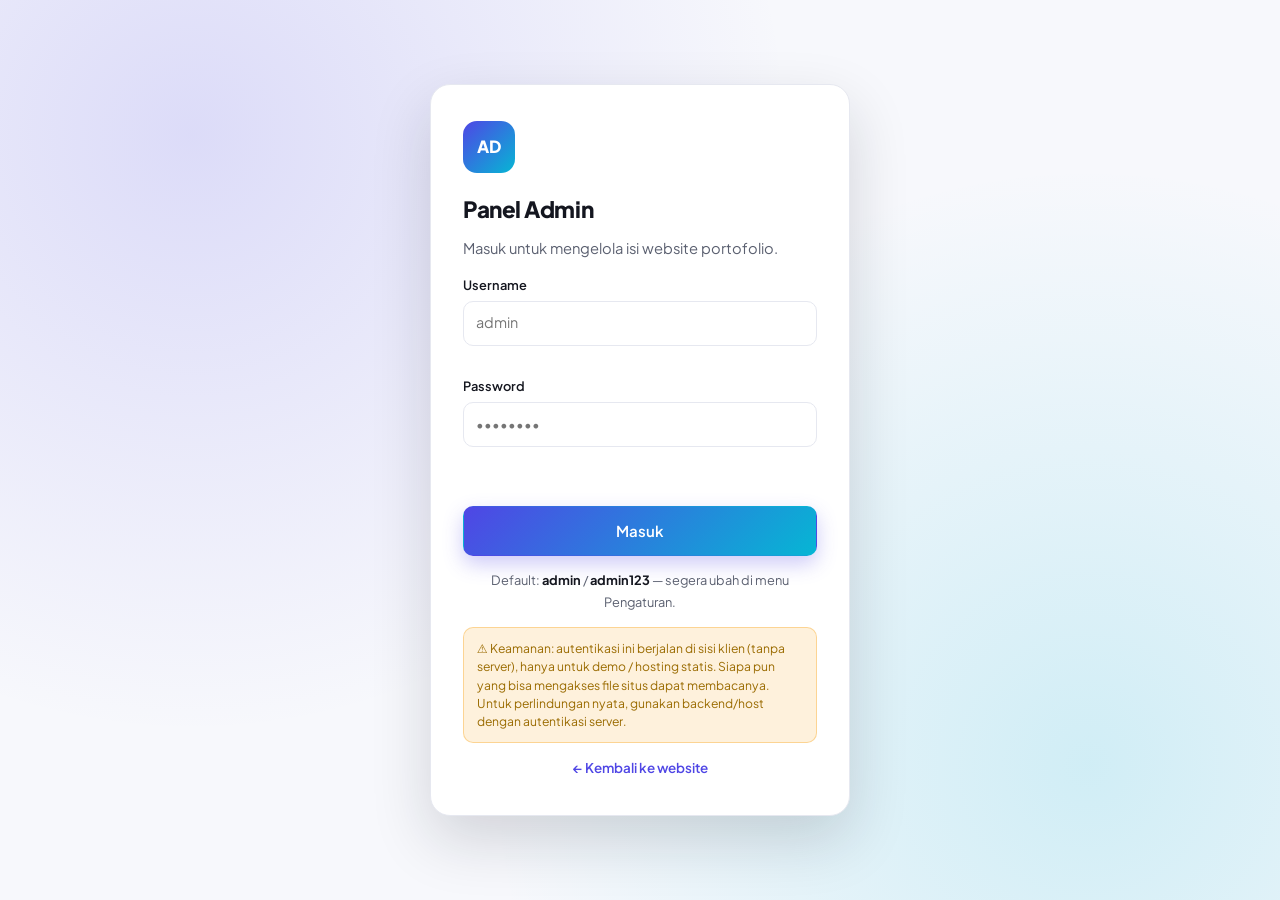
==== admin.html @ 272243ee "Naikkan versi cache-buster agar aset terbaru terambil di semua perangkat" ====
<!DOCTYPE html>
<html lang="id" data-theme="light">
<head>
  <meta charset="UTF-8" />
  <meta name="viewport" content="width=device-width, initial-scale=1.0" />
  <meta http-equiv="Cache-Control" content="no-cache, no-store, must-revalidate" />
  <meta http-equiv="Pragma" content="no-cache" />
  <meta http-equiv="Expires" content="0" />
  <meta name="robots" content="noindex, nofollow" />
  <title>Panel Admin — Portofolio</title>
  <link rel="preconnect" href="https://fonts.googleapis.com" />
  <link rel="preconnect" href="https://fonts.gstatic.com" crossorigin />
  <link href="https://fonts.googleapis.com/css2?family=Plus+Jakarta+Sans:wght@400;500;600;700;800&display=swap" rel="stylesheet" />
  <link rel="stylesheet" href="css/style.css?v=20260810-2" />
  <link rel="stylesheet" href="css/admin.css?v=20260810-2" />
</head>
<body class="admin-body">

  <!-- ============ LOGIN ============ -->
  <div class="login" id="loginView">
    <form class="login__card" id="loginForm" autocomplete="on">
      <div class="login__brand" id="loginBrand">AD</div>
      <h1 class="login__title">Panel Admin</h1>
      <p class="login__sub">Masuk untuk mengelola isi website portofolio.</p>

      <div class="afield">
        <label for="lg-user">Username</label>
        <input id="lg-user" name="username" type="text" autocomplete="username" placeholder="admin" />
      </div>
      <div class="afield">
        <label for="lg-pass">Password</label>
        <input id="lg-pass" name="password" type="password" autocomplete="current-password" placeholder="••••••••" />
      </div>

      <p class="login__error" id="loginError" role="alert"></p>
      <button type="submit" class="btn btn--primary login__btn">Masuk</button>

      <p class="login__hint">Default: <b>admin</b> / <b>admin123</b> — segera ubah di menu Pengaturan.</p>
      <p class="login__warn">
        ⚠ Keamanan: autentikasi ini berjalan di sisi klien (tanpa server), hanya untuk
        demo / hosting statis. Siapa pun yang bisa mengakses file situs dapat membacanya.
        Untuk perlindungan nyata, gunakan backend/host dengan autentikasi server.
      </p>
      <a class="login__back" href="index.html">&larr; Kembali ke website</a>
    </form>
  </div>

  <!-- ============ DASHBOARD ============ -->
  <div class="dash" id="dashView" hidden>
    <aside class="dash__side">
      <div class="dash__brand">
        <span class="dash__brand-mark" id="sideMark">AD</span>
        <span class="dash__brand-text">Panel Konten</span>
      </div>

      <nav class="dash__nav" id="dashNav" aria-label="Menu admin">
        <button type="button" data-view="overview" class="is-active">Ringkasan</button>
        <button type="button" data-view="profil">Profil &amp; Hero</button>
        <button type="button" data-view="tentang">Tentang Saya</button>
        <button type="button" data-view="keahlian">Keahlian</button>
        <button type="button" data-view="proyek">Proyek</button>
        <button type="button" data-view="pengalaman">Pengalaman</button>
        <button type="button" data-view="pendidikan">Pendidikan &amp; Sertifikasi</button>
        <button type="button" data-view="kontak">Kontak</button>
        <button type="button" data-view="pengaturan">Pengaturan</button>
      </nav>

      <div class="dash__side-foot">
        <a href="index.html" target="_blank" rel="noopener">Lihat website &nearr;</a>
        <button type="button" id="logoutBtn" class="dash__logout">Keluar</button>
      </div>
    </aside>

    <main class="dash__main">
      <header class="dash__topbar">
        <h1 class="dash__title" id="viewTitle">Ringkasan</h1>
        <div class="dash__topactions">
          <span class="dash__status" id="saveStatus" role="status" aria-live="polite"></span>
          <button type="button" class="btn btn--ghost btn--sm" id="resetViewBtn" hidden>Batalkan perubahan</button>
          <button type="button" class="btn btn--primary btn--sm" id="saveBtn">Simpan</button>
        </div>
      </header>
      <div class="dash__content" id="dashContent"></div>
    </main>
  </div>

  <script src="js/content.js?v=20260810-2"></script>
  <script src="js/admin.js?v=20260810-2"></script>
</body>
</html>
---- css/style.css ----
/* =========================================================
   Profil Diri — Portofolio Digital
   Tema terang/gelap, responsif, kartu proyek interaktif
   ========================================================= */

/* ---------- Design tokens ---------- */
:root {
  --brand: #4f46e5;
  --brand-2: #06b6d4;
  --brand-soft: #eef2ff;

  --bg: #ffffff;
  --bg-alt: #f7f8fc;
  --surface: #ffffff;
  --border: #e6e8f0;
  --text: #14161f;
  --text-soft: #5b6070;
  --shadow-sm: 0 1px 2px rgba(16, 24, 40, .06), 0 1px 3px rgba(16, 24, 40, .04);
  --shadow-md: 0 10px 24px rgba(16, 24, 40, .08);
  --shadow-lg: 0 24px 60px rgba(16, 24, 40, .16);

  --radius: 16px;
  --radius-sm: 10px;
  --maxw: 1120px;
  --ease: cubic-bezier(.4, 0, .2, 1);
}

[data-theme="dark"] {
  --brand: #8b86ff;
  --brand-2: #22d3ee;
  --brand-soft: #1c1d33;

  --bg: #0d0f17;
  --bg-alt: #12141f;
  --surface: #161925;
  --border: #262a3a;
  --text: #eceef5;
  --text-soft: #a2a8ba;
  --shadow-sm: 0 1px 2px rgba(0, 0, 0, .4);
  --shadow-md: 0 10px 24px rgba(0, 0, 0, .45);
  --shadow-lg: 0 24px 60px rgba(0, 0, 0, .6);
}

/* ---------- Reset ---------- */
*, *::before, *::after { box-sizing: border-box; }
* { margin: 0; }

html {
  scroll-behavior: smooth;
  scroll-padding-top: 80px;
  -webkit-text-size-adjust: 100%;
}

body {
  font-family: "Plus Jakarta Sans", system-ui, -apple-system, "Segoe UI", sans-serif;
  background: var(--bg);
  color: var(--text);
  line-height: 1.65;
  -webkit-font-smoothing: antialiased;
  transition: background .3s var(--ease), color .3s var(--ease);
  overflow-x: hidden;
}

img, svg { display: block; max-width: 100%; }
[hidden] { display: none !important; }
a { color: inherit; text-decoration: none; }
ul, ol { list-style: none; padding: 0; }
button { font: inherit; color: inherit; }

.icon {
  width: 1.05em; height: 1.05em;
  fill: none; stroke: currentColor;
  stroke-width: 2; stroke-linecap: round; stroke-linejoin: round;
  flex: 0 0 auto;
}

.container { width: min(100% - 2.5rem, var(--maxw)); margin-inline: auto; }

.skip-link {
  position: absolute; left: -999px; top: 0; z-index: 200;
  background: var(--brand); color: #fff; padding: .6rem 1rem; border-radius: 0 0 8px 0;
}
.skip-link:focus { left: 0; }

:focus-visible { outline: 3px solid var(--brand); outline-offset: 3px; border-radius: 6px; }

/* ---------- Buttons ---------- */
.btn {
  --pad-y: .72rem; --pad-x: 1.25rem;
  display: inline-flex; align-items: center; gap: .5rem;
  padding: var(--pad-y) var(--pad-x);
  border-radius: 999px; font-weight: 600; font-size: .94rem;
  border: 1px solid transparent; cursor: pointer;
  transition: transform .18s var(--ease), box-shadow .18s var(--ease),
              background .18s var(--ease), border-color .18s var(--ease), color .18s var(--ease);
  white-space: nowrap;
}
.btn--sm { --pad-y: .5rem; --pad-x: 1rem; font-size: .86rem; }
.btn--primary {
  background: linear-gradient(135deg, var(--brand), var(--brand-2));
  color: #fff; box-shadow: 0 8px 20px rgba(79, 70, 229, .28);
}
.btn--primary:hover { transform: translateY(-2px); box-shadow: 0 12px 26px rgba(79, 70, 229, .36); }
.btn--outline { border-color: var(--border); background: var(--surface); }
.btn--outline:hover { border-color: var(--brand); color: var(--brand); transform: translateY(-2px); }
.btn--ghost { border-color: var(--border); background: transparent; }
.btn--ghost:hover { border-color: var(--brand); color: var(--brand); }

.icon-btn {
  display: grid; place-items: center;
  width: 40px; height: 40px; border-radius: 50%;
  border: 1px solid var(--border); background: var(--surface); cursor: pointer;
  transition: border-color .18s var(--ease), color .18s var(--ease), transform .18s var(--ease);
}
.icon-btn:hover { border-color: var(--brand); color: var(--brand); transform: rotate(-8deg); }
.icon-sun { display: none; }
[data-theme="dark"] .icon-sun { display: block; }
[data-theme="dark"] .icon-moon { display: none; }

/* ---------- Navbar ---------- */
.nav {
  position: fixed; inset: 0 0 auto 0; z-index: 100;
  background: color-mix(in srgb, var(--bg) 82%, transparent);
  backdrop-filter: blur(14px);
  border-bottom: 1px solid transparent;
  transition: border-color .25s var(--ease), background .25s var(--ease);
}
.nav.is-scrolled { border-bottom-color: var(--border); box-shadow: var(--shadow-sm); }

.nav__inner { display: flex; align-items: center; gap: 1rem; height: 68px; }

.nav__brand { display: flex; align-items: center; gap: .6rem; font-weight: 800; letter-spacing: -.01em; }
.nav__brand-mark {
  display: grid; place-items: center; width: 34px; height: 34px; border-radius: 10px;
  background: linear-gradient(135deg, var(--brand), var(--brand-2));
  color: #fff; font-size: .82rem; font-weight: 800;
}
.nav__links { display: flex; gap: 1.75rem; margin-inline: auto; font-size: .93rem; font-weight: 500; }
.nav__links a { color: var(--text-soft); position: relative; transition: color .2s var(--ease); }
.nav__links a::after {
  content: ""; position: absolute; left: 0; bottom: -6px; height: 2px; width: 0;
  background: linear-gradient(90deg, var(--brand), var(--brand-2));
  border-radius: 2px; transition: width .25s var(--ease);
}
.nav__links a:hover, .nav__links a.is-active { color: var(--text); }
.nav__links a:hover::after, .nav__links a.is-active::after { width: 100%; }

.nav__actions { display: flex; align-items: center; gap: .6rem; margin-left: auto; }
.nav__burger {
  display: none; width: 40px; height: 40px; border-radius: 10px;
  border: 1px solid var(--border); background: var(--surface);
  flex-direction: column; justify-content: center; align-items: center; gap: 4px; cursor: pointer;
}
.nav__burger span { width: 18px; height: 2px; background: currentColor; border-radius: 2px; transition: .25s var(--ease); }
.nav__burger[aria-expanded="true"] span:nth-child(1) { transform: translateY(6px) rotate(45deg); }
.nav__burger[aria-expanded="true"] span:nth-child(2) { opacity: 0; }
.nav__burger[aria-expanded="true"] span:nth-child(3) { transform: translateY(-6px) rotate(-45deg); }

/* ---------- Hero ---------- */
.hero { position: relative; padding: 8.5rem 0 5rem; overflow: hidden; }
.hero::before {
  content: ""; position: absolute; inset: -30% 40% 40% -20%;
  background: radial-gradient(closest-side, color-mix(in srgb, var(--brand) 22%, transparent), transparent);
  filter: blur(40px); pointer-events: none;
}
.hero__inner {
  display: grid; grid-template-columns: 1.15fr .85fr; gap: 3.5rem; align-items: center;
  position: relative;
}
.hero__eyebrow {
  display: inline-flex; align-items: center; gap: .5rem;
  background: var(--brand-soft); color: var(--brand);
  padding: .4rem .9rem; border-radius: 999px;
  font-size: .8rem; font-weight: 600; margin-bottom: 1.25rem;
}
.dot { width: 8px; height: 8px; border-radius: 50%; background: var(--brand); animation: pulse 2s infinite; }
@keyframes pulse { 0%,100% { opacity: 1; } 50% { opacity: .35; } }

.hero__title { font-size: clamp(2.1rem, 5.2vw, 3.5rem); line-height: 1.1; letter-spacing: -.03em; font-weight: 800; }
.grad {
  background: linear-gradient(135deg, var(--brand), var(--brand-2));
  -webkit-background-clip: text; background-clip: text; color: transparent;
}
.hero__role { font-size: clamp(1.05rem, 2vw, 1.3rem); font-weight: 600; color: var(--text-soft); margin-top: .6rem; }
.hero__lead { color: var(--text-soft); max-width: 52ch; margin-top: 1rem; font-size: 1.02rem; }

.hero__meta { display: flex; flex-wrap: wrap; gap: 1.25rem; margin-top: 1.4rem; color: var(--text-soft); font-size: .9rem; }
.hero__meta li { display: flex; align-items: center; gap: .45rem; }

.hero__cta { display: flex; flex-wrap: wrap; align-items: center; gap: .8rem; margin-top: 2rem; }
.hero__link {
  display: inline-flex; align-items: center; gap: .4rem;
  font-size: .94rem; font-weight: 600; color: var(--text-soft);
  padding: .4rem .2rem; transition: color .18s var(--ease);
}
.hero__link:hover { color: var(--brand); }
.hero__link .icon { transition: transform .2s var(--ease); }
.hero__link:hover .icon { transform: translateX(4px); }

.hero__stats {
  display: flex; flex-wrap: wrap; gap: 2.25rem;
  margin-top: 2.75rem; padding-top: 1.75rem;
  border-top: 1px solid var(--border);
}
.hero__stats dt { font-size: 1.7rem; font-weight: 800; letter-spacing: -.02em; }
.hero__stats dd { font-size: .84rem; color: var(--text-soft); }

/* Hero visual */
.hero__visual { position: relative; display: grid; place-items: center; min-height: 400px; }
.hero__blob {
  position: absolute; width: min(300px, 68%); aspect-ratio: 1;
  background: linear-gradient(135deg, var(--brand), var(--brand-2));
  border-radius: 42% 58% 62% 38% / 45% 42% 58% 55%;
  opacity: .16; animation: spin 18s linear infinite;
}
@keyframes spin { to { transform: rotate(360deg); } }

.hero__avatar {
  position: relative; z-index: 2; margin: 0;
  width: min(260px, 62%); aspect-ratio: 1;
  padding: 6px; border-radius: 50%;
  background: linear-gradient(135deg, var(--brand), var(--brand-2));
  box-shadow: var(--shadow-lg);
}
.hero__avatar img {
  width: 100%; height: 100%; object-fit: cover;
  border-radius: 50%; background: var(--surface);
}
.hero__avatar-fallback {
  width: 100%; height: 100%; border-radius: 50%;
  display: grid; place-items: center;
  background: var(--brand-soft); color: var(--brand);
  font-size: clamp(2.5rem, 8vw, 4rem); font-weight: 800; letter-spacing: .02em;
}
.hero__badge {
  position: absolute; bottom: 8px; left: 50%; transform: translateX(-50%);
  display: inline-flex; align-items: center; gap: .4rem;
  background: var(--surface); border: 1px solid var(--border);
  padding: .3rem .75rem; border-radius: 999px;
  font-size: .76rem; font-weight: 700; color: var(--text);
  box-shadow: var(--shadow-md); white-space: nowrap;
}

/* ---------- Sections ---------- */
.section { padding: 5.5rem 0; }
.section--alt { background: var(--bg-alt); }
.section__head { max-width: 62ch; margin-bottom: 2.75rem; }
.kicker {
  display: inline-block; font-size: .78rem; font-weight: 700; letter-spacing: .12em;
  text-transform: uppercase; color: var(--brand); margin-bottom: .6rem;
}
.section__title { font-size: clamp(1.6rem, 3.4vw, 2.3rem); letter-spacing: -.025em; font-weight: 800; }
.section__sub { color: var(--text-soft); margin-top: .6rem; }

/* ---------- Tentang Saya ---------- */
.about { display: grid; grid-template-columns: 1.3fr .7fr; gap: 3rem; align-items: start; }
.about__text .section__title { margin-bottom: 1.1rem; }
.about__subhead {
  font-size: .78rem; font-weight: 700; letter-spacing: .1em; text-transform: uppercase;
  color: var(--brand); margin-bottom: .4rem;
}
.about__text p { color: var(--text-soft); margin-top: .95rem; max-width: 64ch; }
.about__text p strong { color: var(--text); font-weight: 700; }
.about__signoff {
  margin-top: 1.6rem; padding-left: 1rem;
  border-left: 3px solid var(--brand);
  font-style: italic; font-weight: 600; color: var(--text) !important;
}

.about__facts {
  background: var(--surface); border: 1px solid var(--border);
  border-radius: var(--radius); padding: 1.5rem 1.6rem; box-shadow: var(--shadow-md);
  position: sticky; top: 92px;
}
.about__facts-title { font-size: .8rem; font-weight: 700; letter-spacing: .1em; text-transform: uppercase; color: var(--brand); margin-bottom: .5rem; }
.facts { display: grid; }
.fact { display: flex; gap: .8rem; padding: .85rem 0; border-bottom: 1px solid var(--border); }
.fact:last-child { border-bottom: none; padding-bottom: 0; }
.fact .icon { width: 1.1rem; height: 1.1rem; color: var(--brand); margin-top: .15rem; }
.fact div { display: grid; gap: .1rem; }
.fact__label { font-size: .7rem; font-weight: 700; letter-spacing: .07em; text-transform: uppercase; color: var(--text-soft); }
.fact__value { font-size: .9rem; font-weight: 600; line-height: 1.45; }

/* ---------- Core Skills ---------- */
.core { margin-top: 3rem; }
.core .philosophy__lead { margin-bottom: 1.5rem; }

/* ---------- Alat & Software Tambahan ---------- */
.tools-extra { margin-top: 3rem; }
.tools-extra .philosophy__lead { margin-bottom: 1rem; }

/* ---------- Bidang Minat ---------- */
.interests { margin-top: 3rem; }
.interests-grid { display: grid; grid-template-columns: repeat(auto-fit, minmax(230px, 1fr)); gap: 1.25rem; }
.interest {
  background: var(--surface); border: 1px solid var(--border);
  border-radius: var(--radius); padding: 1.5rem 1.4rem; box-shadow: var(--shadow-sm);
  transition: transform .2s var(--ease), box-shadow .2s var(--ease), border-color .2s var(--ease);
}
.interest:hover { transform: translateY(-4px); box-shadow: var(--shadow-md); border-color: color-mix(in srgb, var(--brand) 45%, var(--border)); }
.interest__icon {
  display: grid; place-items: center; width: 46px; height: 46px; border-radius: 12px;
  background: var(--brand-soft); color: var(--brand); margin-bottom: .9rem;
}
.interest__icon .icon { width: 1.35rem; height: 1.35rem; }
.interest h4 { font-size: 1.02rem; font-weight: 700; }
.interest p { font-size: .87rem; color: var(--text-soft); margin-top: .35rem; }

/* ---------- Filosofi Kerja ---------- */
.philosophy { margin-top: 3.5rem; }
.philosophy__lead { color: var(--text-soft); margin: .2rem 0 1.5rem; }
.philosophy-grid { display: grid; grid-template-columns: repeat(4, 1fr); gap: 1.25rem; }
.principle {
  position: relative; background: var(--surface); border: 1px solid var(--border);
  border-radius: var(--radius); padding: 1.5rem 1.4rem; box-shadow: var(--shadow-sm);
  transition: transform .2s var(--ease), box-shadow .2s var(--ease), border-color .2s var(--ease);
}
.principle::before {
  content: ""; position: absolute; left: 1.4rem; top: 1.9rem; width: 26px; height: 3px;
  border-radius: 3px; background: linear-gradient(90deg, var(--brand), var(--brand-2));
}
.principle:hover { transform: translateY(-4px); box-shadow: var(--shadow-md); border-color: color-mix(in srgb, var(--brand) 45%, var(--border)); }
.principle__no { display: block; font-size: 1.6rem; font-weight: 800; color: color-mix(in srgb, var(--brand) 30%, transparent); letter-spacing: -.02em; line-height: 1; }
.principle h4 { font-size: .98rem; font-weight: 700; margin: .7rem 0 .45rem; }
.principle p { font-size: .86rem; color: var(--text-soft); }

/* ---------- Keahlian ---------- */
.skills { display: grid; grid-template-columns: repeat(auto-fit, minmax(210px, 1fr)); gap: 1.25rem; margin-top: 1rem; }
.skill-group {
  background: var(--surface); border: 1px solid var(--border);
  border-radius: var(--radius); padding: 1.5rem; box-shadow: var(--shadow-sm);
  transition: transform .2s var(--ease), box-shadow .2s var(--ease), border-color .2s var(--ease);
}
.skill-group:hover { transform: translateY(-4px); box-shadow: var(--shadow-md); border-color: color-mix(in srgb, var(--brand) 45%, var(--border)); }
.skill-group h3 { font-size: 1rem; margin-bottom: .9rem; }
.tags { display: flex; flex-wrap: wrap; gap: .45rem; }
.tags li {
  font-size: .8rem; font-weight: 500; padding: .3rem .7rem;
  border-radius: 999px; background: var(--brand-soft); color: var(--brand);
  border: 1px solid transparent;
}

.bars { display: grid; gap: .9rem; margin-top: 2rem; }
.bar { display: grid; grid-template-columns: 150px 1fr; align-items: center; gap: 1rem; font-size: .88rem; }
.bar span { color: var(--text-soft); font-weight: 500; }
.bar i {
  position: relative; height: 8px; border-radius: 999px; background: var(--border); overflow: hidden;
}
.bar i::after {
  content: ""; position: absolute; inset: 0 auto 0 0; width: var(--w);
  background: linear-gradient(90deg, var(--brand), var(--brand-2));
  border-radius: 999px; transform-origin: left; animation: grow 1.1s var(--ease) both;
}
@keyframes grow { from { transform: scaleX(0); } to { transform: scaleX(1); } }

/* ---------- Filters ---------- */
.filters { display: flex; flex-wrap: wrap; gap: .5rem; margin-bottom: 2rem; }
.filter {
  padding: .48rem 1.05rem; border-radius: 999px; cursor: pointer;
  border: 1px solid var(--border); background: var(--surface);
  font-size: .87rem; font-weight: 600; color: var(--text-soft);
  transition: all .2s var(--ease);
}
.filter:hover { border-color: var(--brand); color: var(--brand); }
.filter.is-active { background: var(--text); color: var(--bg); border-color: var(--text); }

/* ---------- Project cards ---------- */
.projects { display: grid; grid-template-columns: repeat(3, 1fr); gap: 1.5rem; }
.projects__empty { text-align: center; color: var(--text-soft); padding: 3rem 0; }

.card {
  --accent: var(--brand);
  position: relative; display: flex; flex-direction: column; text-align: left;
  background: var(--surface); border: 1px solid var(--border);
  border-radius: var(--radius); overflow: hidden; box-shadow: var(--shadow-sm);
  cursor: pointer; padding: 0; font: inherit;
  transition: transform .25s var(--ease), box-shadow .25s var(--ease), border-color .25s var(--ease);
  animation: cardIn .45s var(--ease) both;
}
@keyframes cardIn { from { opacity: 0; transform: translateY(14px); } to { opacity: 1; transform: none; } }
.card:hover, .card:focus-visible {
  transform: translateY(-6px);
  box-shadow: var(--shadow-lg);
  border-color: color-mix(in srgb, var(--accent) 55%, var(--border));
}

.card__media {
  position: relative; aspect-ratio: 16 / 10; overflow: hidden;
  background: linear-gradient(135deg, color-mix(in srgb, var(--accent) 88%, #000), color-mix(in srgb, var(--accent) 45%, var(--brand-2)));
  display: grid; place-items: center;
}
.card__media::after {
  content: ""; position: absolute; inset: 0;
  background: radial-gradient(circle at 28% 22%, rgba(255,255,255,.32), transparent 55%);
}
.card__glyph {
  font-size: 2.1rem; font-weight: 800; color: rgba(255,255,255,.94);
  letter-spacing: .04em; text-shadow: 0 4px 18px rgba(0,0,0,.25); z-index: 1;
}
.card__year {
  position: absolute; top: .8rem; right: .8rem; z-index: 2;
  background: rgba(0,0,0,.35); color: #fff; backdrop-filter: blur(6px);
  font-size: .72rem; font-weight: 600; padding: .22rem .6rem; border-radius: 999px;
}
.card__body { padding: 1.25rem 1.3rem 1.4rem; display: flex; flex-direction: column; gap: .55rem; flex: 1; }
.card__cat { font-size: .74rem; font-weight: 700; letter-spacing: .09em; text-transform: uppercase; color: var(--accent); }
.card__title { font-size: 1.08rem; font-weight: 700; letter-spacing: -.015em; }
.card__problem { font-size: .88rem; color: var(--text-soft); flex: 1; }

.card__foot { display: flex; align-items: center; justify-content: space-between; gap: .6rem; margin-top: .35rem; padding-top: .85rem; border-top: 1px solid var(--border); }
.card__detail {
  display: inline-flex; align-items: center; gap: .35rem;
  font-size: .82rem; font-weight: 700; color: var(--accent);
  background: none; border: none; cursor: pointer; padding: 0;
}
.card__detail .icon { transition: transform .22s var(--ease); }
.card__links { display: flex; gap: .5rem; }
.card__link {
  display: inline-flex; align-items: center; gap: .3rem;
  font-size: .76rem; font-weight: 600; color: var(--text-soft);
  padding: .28rem .6rem; border-radius: 999px; border: 1px solid var(--border);
  position: relative; z-index: 2;
  transition: color .18s var(--ease), border-color .18s var(--ease), background .18s var(--ease);
}
.card__link:hover { color: var(--accent); border-color: var(--accent); background: color-mix(in srgb, var(--accent) 8%, transparent); }
.card__tags { display: flex; gap: .3rem; flex-wrap: wrap; }
.card__tags li { font-size: .7rem; color: var(--text-soft); border: 1px solid var(--border); padding: .12rem .5rem; border-radius: 999px; white-space: nowrap; }
.card__tags li.more { color: var(--accent); border-color: color-mix(in srgb, var(--accent) 40%, var(--border)); font-weight: 700; }

/* ---------- Timeline ---------- */
.timeline-tabs { display: flex; gap: .5rem; margin-bottom: 2rem; }
.timeline-tabs .filter { display: inline-flex; align-items: center; gap: .4rem; }
.timeline-tabs .filter .icon { width: .95em; height: .95em; }

.timeline { position: relative; display: grid; gap: 1.75rem; padding-left: 1.75rem; }
.timeline::before {
  content: ""; position: absolute; left: 6px; top: .4rem; bottom: .4rem; width: 2px;
  background: linear-gradient(var(--brand), var(--brand-2));
  border-radius: 2px; opacity: .45;
}
.timeline__item { position: relative; }
.timeline__dot {
  position: absolute; left: -1.75rem; top: .55rem; width: 14px; height: 14px;
  border-radius: 50%; background: var(--bg); border: 3px solid var(--brand);
  box-shadow: 0 0 0 4px color-mix(in srgb, var(--brand) 14%, transparent);
}
.timeline__date { font-size: .78rem; font-weight: 700; letter-spacing: .06em; color: var(--brand); text-transform: uppercase; }
.timeline__type {
  display: inline-block; margin-left: .5rem; padding: .05rem .5rem;
  font-size: .68rem; letter-spacing: .04em; border-radius: 999px;
  background: var(--brand-soft); color: var(--brand); text-transform: none; vertical-align: middle;
}
.timeline__title { font-size: 1.06rem; font-weight: 700; margin-top: .2rem; }
.timeline__org { font-size: .88rem; color: var(--text-soft); font-weight: 500; }
.timeline__desc { color: var(--text-soft); font-size: .93rem; margin-top: .35rem; max-width: 68ch; }
.timeline__points { display: grid; gap: .4rem; margin-top: .6rem; max-width: 72ch; }
.timeline__points li { position: relative; padding-left: 1.25rem; font-size: .92rem; color: var(--text-soft); }
.timeline__points li::before {
  content: ""; position: absolute; left: 0; top: .62em; width: 7px; height: 7px; border-radius: 50%;
  background: linear-gradient(135deg, var(--brand), var(--brand-2));
}
.timeline__points strong { color: var(--text); font-weight: 700; }
.timeline__item.is-hidden { display: none; }

/* ---------- Pendidikan & Sertifikasi ---------- */
.edu-grid { display: grid; grid-template-columns: 1fr 1fr; gap: 2.5rem; }
.edu-col__head {
  display: flex; align-items: center; gap: .55rem;
  font-size: 1rem; font-weight: 700; margin-bottom: 1.25rem;
  padding-bottom: .85rem; border-bottom: 1px solid var(--border);
}
.edu-col__head .icon { width: 1.15rem; height: 1.15rem; color: var(--brand); }

.edu-list { display: grid; gap: 1rem; }
.edu-item {
  position: relative; background: var(--surface); border: 1px solid var(--border);
  border-radius: var(--radius); padding: 1.25rem 1.35rem; box-shadow: var(--shadow-sm);
  transition: transform .2s var(--ease), box-shadow .2s var(--ease), border-color .2s var(--ease);
}
.edu-item::before {
  content: ""; position: absolute; left: 0; top: 1.1rem; bottom: 1.1rem; width: 4px;
  border-radius: 0 4px 4px 0; background: linear-gradient(var(--brand), var(--brand-2));
}
.edu-item:hover { transform: translateY(-3px); box-shadow: var(--shadow-md); border-color: color-mix(in srgb, var(--brand) 45%, var(--border)); }
.edu-item__date { font-size: .74rem; font-weight: 700; letter-spacing: .07em; text-transform: uppercase; color: var(--brand); }
.edu-item__title { font-size: 1.02rem; font-weight: 700; margin-top: .15rem; }
.edu-item__org { font-size: .87rem; color: var(--text-soft); font-weight: 500; }
.edu-item__note { font-size: .87rem; color: var(--text-soft); margin-top: .45rem; }

.cert-list { display: grid; gap: .8rem; }
.cert {
  display: flex; align-items: center; gap: .95rem;
  background: var(--surface); border: 1px solid var(--border);
  border-radius: var(--radius); padding: .9rem 1.1rem; box-shadow: var(--shadow-sm);
  transition: transform .2s var(--ease), box-shadow .2s var(--ease), border-color .2s var(--ease);
}
.cert:hover { transform: translateY(-3px); box-shadow: var(--shadow-md); border-color: color-mix(in srgb, var(--brand) 45%, var(--border)); }
.cert__icon {
  flex: 0 0 auto; display: grid; place-items: center;
  width: 46px; height: 46px; border-radius: 12px;
  background: var(--brand-soft); color: var(--brand);
  font-size: .66rem; font-weight: 800; letter-spacing: .02em;
}
.cert__body { flex: 1; min-width: 0; }
.cert__body h4 { font-size: .95rem; font-weight: 700; line-height: 1.35; }
.cert__body p { font-size: .8rem; color: var(--text-soft); }
.cert__link {
  flex: 0 0 auto; display: inline-flex; align-items: center; gap: .3rem;
  font-size: .78rem; font-weight: 700; color: var(--brand);
  padding: .3rem .65rem; border-radius: 999px; border: 1px solid var(--border);
  transition: color .18s var(--ease), border-color .18s var(--ease), background .18s var(--ease);
}
.cert__link:hover { border-color: var(--brand); background: var(--brand-soft); }

/* ---------- Pelatihan / Up-skilling ---------- */
.training { margin-top: 2.5rem; }
.training-grid { display: grid; grid-template-columns: repeat(4, 1fr); gap: 1rem; }
.training-card {
  background: var(--surface); border: 1px solid var(--border);
  border-radius: var(--radius); padding: 1.15rem 1.2rem; box-shadow: var(--shadow-sm);
  transition: transform .2s var(--ease), box-shadow .2s var(--ease), border-color .2s var(--ease);
}
.training-card:hover { transform: translateY(-3px); box-shadow: var(--shadow-md); border-color: color-mix(in srgb, var(--brand) 45%, var(--border)); }
.training-card__year { font-size: .72rem; font-weight: 700; letter-spacing: .07em; color: var(--brand); }
.training-card h4 { font-size: .93rem; font-weight: 700; line-height: 1.35; margin-top: .2rem; }
.training-card__org { font-size: .78rem; color: var(--text-soft); margin-top: .25rem; }
.training-card__note { font-size: .82rem; color: var(--text-soft); margin-top: .5rem; }

/* ---------- Contact ---------- */
.section--contact { padding-bottom: 6.5rem; }
.contact {
  position: relative; overflow: hidden;
  display: grid; grid-template-columns: 1fr 1.05fr; gap: 3rem; align-items: start;
  border: 1px solid var(--border); border-radius: 24px;
  background:
    radial-gradient(circle at 12% 12%, color-mix(in srgb, var(--brand) 12%, transparent), transparent 42%),
    radial-gradient(circle at 88% 88%, color-mix(in srgb, var(--brand-2) 14%, transparent), transparent 42%),
    var(--surface);
  padding: 3rem 2.5rem; box-shadow: var(--shadow-md);
}
.contact__title { font-size: clamp(1.5rem, 3vw, 2.05rem); font-weight: 800; letter-spacing: -.025em; margin-top: .35rem; }
.contact__sub { color: var(--text-soft); margin: .7rem 0 1.4rem; max-width: 46ch; }
.contact__mail {
  display: inline-flex; align-items: center; gap: .5rem;
  font-weight: 700; font-size: .98rem; color: var(--brand);
  padding: .6rem .95rem; border-radius: 999px; border: 1px dashed color-mix(in srgb, var(--brand) 45%, transparent);
  transition: background .2s var(--ease);
}
.contact__mail:hover { background: var(--brand-soft); }

.socials { display: flex; flex-wrap: wrap; gap: .6rem; margin-top: 1.5rem; }
.socials a {
  display: inline-flex; align-items: center; gap: .45rem;
  font-size: .86rem; font-weight: 600; color: var(--text-soft);
  padding: .5rem .9rem; border-radius: 999px; border: 1px solid var(--border);
  background: var(--bg);
  transition: color .18s var(--ease), border-color .18s var(--ease), transform .18s var(--ease);
}
.socials a:hover { color: var(--brand); border-color: var(--brand); transform: translateY(-2px); }

/* Form */
.contact-form { display: grid; gap: .85rem; }
.field { display: grid; gap: .3rem; }
.field label { font-size: .82rem; font-weight: 600; }
.field input, .field select, .field textarea {
  width: 100%; font: inherit; font-size: .92rem; color: var(--text);
  background: var(--bg); border: 1px solid var(--border); border-radius: var(--radius-sm);
  padding: .65rem .85rem; resize: vertical;
  transition: border-color .18s var(--ease), box-shadow .18s var(--ease);
}
.field textarea { min-height: 96px; }
.field input:focus, .field select:focus, .field textarea:focus {
  outline: none; border-color: var(--brand);
  box-shadow: 0 0 0 3px color-mix(in srgb, var(--brand) 18%, transparent);
}
.field.has-error input, .field.has-error textarea { border-color: #e5484d; }
.field__error { color: #e5484d; font-size: .76rem; min-height: 0; }
.contact-form__submit { justify-content: center; margin-top: .25rem; }
.contact-form__status { font-size: .85rem; font-weight: 600; color: #12a150; min-height: 1.2rem; }
.contact-form__status.is-error { color: #e5484d; }

/* ---------- Footer ---------- */
.footer { border-top: 1px solid var(--border); padding: 1.75rem 0; background: var(--bg-alt); }
.footer__inner { display: flex; justify-content: space-between; align-items: center; gap: 1rem; flex-wrap: wrap; color: var(--text-soft); font-size: .86rem; }
.footer__links { display: flex; flex-wrap: wrap; gap: 1.1rem; }
.footer__links a { transition: color .18s var(--ease); }
.footer__links a:hover { color: var(--brand); }
.footer__top { font-weight: 600; color: var(--brand); }
.footer__admin { display: flex; justify-content: center; margin-top: 1rem; padding-top: .9rem; border-top: 1px dashed var(--border); }
.footer__admin a { font-size: .78rem; font-weight: 600; color: var(--text-soft); letter-spacing: .04em; }
.footer__admin a:hover { color: var(--brand); }

/* ---------- Progress bar & back-to-top ---------- */
.scroll-progress {
  position: fixed; top: 0; left: 0; height: 3px; width: 0%; z-index: 120;
  background: linear-gradient(90deg, var(--brand), var(--brand-2));
  transition: width .1s linear;
}
.to-top {
  position: fixed; right: 1.25rem; bottom: 1.25rem; z-index: 90;
  width: 46px; height: 46px; border-radius: 50%; cursor: pointer;
  display: grid; place-items: center;
  border: none; color: #fff;
  background: linear-gradient(135deg, var(--brand), var(--brand-2));
  box-shadow: 0 10px 24px rgba(79, 70, 229, .35);
  animation: pop .25s var(--ease);
  transition: transform .2s var(--ease);
}
.to-top:hover { transform: translateY(-4px); }

/* ---------- Detail di dalam kartu (expand/collapse) ---------- */
.card__details {
  display: grid; gap: 1rem; margin-top: .35rem; padding-top: 1rem;
  border-top: 1px dashed var(--border);
  animation: revealDetails .25s var(--ease);
}
@keyframes revealDetails { from { opacity: 0; transform: translateY(-6px); } }
@keyframes pop { from { opacity: 0; transform: translateY(18px) scale(.97); } }
.card__block h4 {
  font-size: .74rem; font-weight: 700; text-transform: uppercase; letter-spacing: .08em;
  color: var(--accent); margin-bottom: .3rem;
}
.card__block p { font-size: .88rem; color: var(--text-soft); }
.card__results { display: grid; gap: .35rem; }
.card__results li { position: relative; padding-left: 1.15rem; font-size: .85rem; color: var(--text-soft); }
.card__results li::before {
  content: ""; position: absolute; left: 0; top: .58em; width: 6px; height: 6px;
  border-radius: 50%; background: var(--accent);
}
.card__actions {
  display: flex; flex-wrap: wrap; gap: .5rem; margin-top: .2rem;
  padding-top: .9rem; border-top: 1px solid var(--border);
}
.card.is-open .card__detail .icon { transform: rotate(180deg); }

/* ---------- Reveal on scroll ---------- */
.reveal { opacity: 0; transform: translateY(22px); transition: opacity .6s var(--ease), transform .6s var(--ease); }
.reveal.is-visible { opacity: 1; transform: none; }

/* ---------- Responsive ---------- */
@media (max-width: 960px) {
  .hero__inner { grid-template-columns: 1fr; gap: 2.5rem; }
  .hero__visual { order: -1; min-height: 0; gap: 1.25rem; }
  .hero__avatar { width: min(200px, 55%); }
  .skills, .projects { grid-template-columns: repeat(2, 1fr); }
  .edu-grid { grid-template-columns: 1fr; gap: 2rem; }
  .training-grid { grid-template-columns: repeat(2, 1fr); }
  .contact { grid-template-columns: 1fr; gap: 2rem; padding: 2.5rem 1.75rem; }
  .about { grid-template-columns: 1fr; gap: 2rem; }
  .about__facts { position: static; }
  .philosophy-grid { grid-template-columns: repeat(2, 1fr); }
}

@media (max-width: 720px) {
  html { scroll-padding-top: 72px; }
  .nav__links {
    position: fixed; inset: 68px 0 auto 0; flex-direction: column; gap: 0;
    background: var(--surface); border-bottom: 1px solid var(--border);
    padding: .5rem 1.25rem 1.25rem; margin: 0;
    box-shadow: var(--shadow-md);
    transform: translateY(-12px); opacity: 0; pointer-events: none;
    transition: .25s var(--ease);
  }
  .nav__links.is-open { transform: none; opacity: 1; pointer-events: auto; }
  .nav__links a { padding: .85rem 0; border-bottom: 1px solid var(--border); }
  .nav__links a:last-child { border-bottom: none; }
  .nav__brand-text { display: none; }
  .nav__burger { display: flex; }
  .nav__actions .btn--ghost { display: none; }

  .hero { padding-top: 6.5rem; }
  .section { padding: 4rem 0; }
  .skills, .projects { grid-template-columns: 1fr; }
  .bar { grid-template-columns: 110px 1fr; }
  .hero__stats { gap: 1.5rem; }
  .contact { padding: 2.5rem 1.25rem; }
  .footer__inner { justify-content: center; text-align: center; }
  .footer__links { justify-content: center; }
  .cert { flex-wrap: wrap; }
  .cert__link { margin-left: 3.6rem; }
  .training-grid { grid-template-columns: 1fr; }
  .philosophy-grid { grid-template-columns: 1fr; }
  .to-top { right: .9rem; bottom: .9rem; }
}

@media (prefers-reduced-motion: reduce) {
  *, *::before, *::after { animation-duration: .001ms !important; transition-duration: .001ms !important; }
  html { scroll-behavior: auto; }
  .reveal { opacity: 1; transform: none; }
}
---- css/admin.css ----
/* =========================================================
   Panel Admin — gaya khusus
   Mengandalkan design token dari css/style.css
   ========================================================= */

.admin-body { min-height: 100vh; }
.admin-body .btn { border-radius: 10px; }

/* ---------- Login ---------- */
.login {
  min-height: 100vh; display: grid; place-items: center; padding: 1.5rem;
  background:
    radial-gradient(circle at 15% 15%, color-mix(in srgb, var(--brand) 16%, transparent), transparent 45%),
    radial-gradient(circle at 85% 85%, color-mix(in srgb, var(--brand-2) 16%, transparent), transparent 45%),
    var(--bg-alt);
}
.login__card {
  width: min(420px, 100%); background: var(--surface); border: 1px solid var(--border);
  border-radius: 20px; box-shadow: var(--shadow-lg); padding: 2.25rem 2rem;
  display: grid; gap: .9rem; text-align: left;
}
.login__brand {
  width: 52px; height: 52px; border-radius: 14px; display: grid; place-items: center;
  background: linear-gradient(135deg, var(--brand), var(--brand-2)); color: #fff;
  font-weight: 800; font-size: 1.05rem; margin-bottom: .25rem;
}
.login__title { font-size: 1.4rem; font-weight: 800; letter-spacing: -.02em; }
.login__sub { color: var(--text-soft); font-size: .92rem; margin-top: -.4rem; }
.login__error { color: #e5484d; font-size: .85rem; font-weight: 600; min-height: 1.1rem; margin-top: -.2rem; }
.login__btn { justify-content: center; }
.login__hint { font-size: .8rem; color: var(--text-soft); text-align: center; }
.login__hint b { color: var(--text); }
.login__warn {
  font-size: .76rem; line-height: 1.5; color: #9a6b00;
  background: color-mix(in srgb, #f59e0b 14%, transparent);
  border: 1px solid color-mix(in srgb, #f59e0b 35%, transparent);
  border-radius: 10px; padding: .7rem .8rem;
}
[data-theme="dark"] .login__warn { color: #fbbf24; }
.login__back { font-size: .84rem; font-weight: 600; color: var(--brand); text-align: center; }

/* ---------- Layout dashboard ---------- */
.dash { display: grid; grid-template-columns: 260px 1fr; min-height: 100vh; }

.dash__side {
  position: sticky; top: 0; height: 100vh; overflow-y: auto;
  background: var(--surface); border-right: 1px solid var(--border);
  display: flex; flex-direction: column; padding: 1.25rem 1rem;
}
.dash__brand { display: flex; align-items: center; gap: .65rem; font-weight: 800; padding: .25rem .35rem 1.1rem; letter-spacing: -.01em; }
.dash__brand-mark {
  display: grid; place-items: center; width: 34px; height: 34px; border-radius: 10px;
  background: linear-gradient(135deg, var(--brand), var(--brand-2)); color: #fff; font-size: .8rem;
}
.dash__nav { display: grid; gap: .2rem; }
.dash__nav button {
  text-align: left; padding: .62rem .75rem; border-radius: 10px; cursor: pointer;
  border: 1px solid transparent; background: none; font-size: .9rem; font-weight: 600;
  color: var(--text-soft); transition: background .15s var(--ease), color .15s var(--ease);
}
.dash__nav button:hover { background: var(--bg-alt); color: var(--text); }
.dash__nav button.is-active { background: var(--brand-soft); color: var(--brand); }
.dash__side-foot { margin-top: auto; padding-top: 1rem; display: grid; gap: .5rem; border-top: 1px solid var(--border); }
.dash__side-foot a { font-size: .85rem; font-weight: 600; color: var(--brand); }
.dash__logout {
  text-align: left; font-size: .85rem; font-weight: 600; color: var(--text-soft);
  background: none; border: none; cursor: pointer; padding: .3rem 0;
}
.dash__logout:hover { color: #e5484d; }

.dash__main { min-width: 0; display: flex; flex-direction: column; }
.dash__topbar {
  position: sticky; top: 0; z-index: 20; display: flex; align-items: center; gap: 1rem;
  padding: 1rem 1.75rem; background: color-mix(in srgb, var(--bg) 88%, transparent);
  backdrop-filter: blur(12px); border-bottom: 1px solid var(--border);
}
.dash__title { font-size: 1.2rem; font-weight: 800; letter-spacing: -.02em; }
.dash__topactions { margin-left: auto; display: flex; align-items: center; gap: .6rem; }
.dash__status { font-size: .82rem; font-weight: 600; color: #12a150; }
.dash__status.is-error { color: #e5484d; }
.dash__content { padding: 1.75rem; max-width: 980px; width: 100%; }

/* ---------- Fields ---------- */
.panel {
  background: var(--surface); border: 1px solid var(--border); border-radius: 16px;
  padding: 1.5rem; margin-bottom: 1.5rem; box-shadow: var(--shadow-sm);
}
.panel__title { font-size: 1rem; font-weight: 700; margin-bottom: .25rem; }
.panel__desc { font-size: .85rem; color: var(--text-soft); margin-bottom: 1.25rem; }

.afield { display: grid; gap: .3rem; margin-bottom: 1rem; }
.afield > label { font-size: .8rem; font-weight: 600; }
.afield small { font-size: .74rem; color: var(--text-soft); }
.afield input, .afield select, .afield textarea {
  width: 100%; font: inherit; font-size: .9rem; color: var(--text);
  background: var(--bg); border: 1px solid var(--border); border-radius: 10px;
  padding: .6rem .75rem; transition: border-color .15s var(--ease), box-shadow .15s var(--ease);
}
.afield textarea { resize: vertical; min-height: 84px; line-height: 1.55; }
.afield input:focus, .afield select:focus, .afield textarea:focus {
  outline: none; border-color: var(--brand);
  box-shadow: 0 0 0 3px color-mix(in srgb, var(--brand) 18%, transparent);
}
.afield input[type="color"] { padding: .2rem; height: 40px; cursor: pointer; }

.agrid { display: grid; grid-template-columns: 1fr 1fr; gap: 0 1rem; }
.agrid--3 { grid-template-columns: repeat(3, 1fr); }

/* ---------- Repeater ---------- */
.repeater__item {
  border: 1px solid var(--border); border-radius: 12px; padding: 1rem 1rem .25rem;
  margin-bottom: .85rem; background: var(--bg-alt);
}
.repeater__head {
  display: flex; align-items: center; justify-content: space-between;
  margin-bottom: .75rem;
}
.repeater__head span { font-size: .78rem; font-weight: 700; color: var(--text-soft); letter-spacing: .05em; text-transform: uppercase; }
.repeater__remove {
  border: none; background: none; cursor: pointer; color: #e5484d;
  font-size: .8rem; font-weight: 600; padding: .2rem .3rem; border-radius: 6px;
}
.repeater__remove:hover { background: color-mix(in srgb, #e5484d 12%, transparent); }
.repeater__add {
  border: 1px dashed var(--border); background: none; cursor: pointer;
  color: var(--brand); font-weight: 600; font-size: .86rem;
  padding: .6rem 1rem; border-radius: 10px; width: 100%; transition: background .15s var(--ease);
}
.repeater__add:hover { background: var(--brand-soft); }

/* ---------- Overview cards ---------- */
.ov-grid { display: grid; grid-template-columns: repeat(auto-fit, minmax(160px, 1fr)); gap: 1rem; margin-bottom: 1.5rem; }
.ov-card {
  background: var(--surface); border: 1px solid var(--border); border-radius: 14px;
  padding: 1.25rem; box-shadow: var(--shadow-sm);
}
.ov-card b { display: block; font-size: 1.9rem; font-weight: 800; letter-spacing: -.02em; }
.ov-card span { font-size: .82rem; color: var(--text-soft); }
.tips { display: grid; gap: .5rem; }
.tips li { position: relative; padding-left: 1.2rem; font-size: .88rem; color: var(--text-soft); }
.tips li::before { content: "›"; position: absolute; left: 0; color: var(--brand); font-weight: 800; }

/* ---------- Settings ---------- */
.btn-row { display: flex; flex-wrap: wrap; gap: .6rem; }
.danger { border-color: color-mix(in srgb, #e5484d 45%, var(--border)); color: #e5484d; }
.danger:hover { background: color-mix(in srgb, #e5484d 10%, transparent); border-color: #e5484d; }
.import-area { width: 100%; min-height: 160px; font-family: ui-monospace, monospace; font-size: .8rem; }

/* ---------- Foto profil (unggah) ---------- */
.photo { display: flex; gap: 1.25rem; align-items: center; margin-bottom: 1rem; }
.photo__preview {
  width: 108px; height: 108px; flex: 0 0 auto; border-radius: 50%; padding: 4px;
  background: linear-gradient(135deg, var(--brand), var(--brand-2));
}
.photo__preview img {
  width: 100%; height: 100%; display: block; border-radius: 50%;
  object-fit: cover; background: var(--bg-alt);
}
.photo__ctrl { display: grid; gap: .5rem; align-content: center; }
.photo__ctrl small { font-size: .74rem; color: var(--text-soft); }
.photo__ctrl .btn { width: max-content; }

/* ---------- Responsive ---------- */
@media (max-width: 860px) {
  .dash { grid-template-columns: 1fr; }
  .dash__side {
    position: static; height: auto; border-right: none; border-bottom: 1px solid var(--border);
  }
  .dash__nav { grid-auto-flow: column; grid-auto-columns: max-content; overflow-x: auto; }
  .dash__side-foot { grid-auto-flow: column; justify-content: space-between; }
  .dash__content { padding: 1.25rem; }
  .agrid, .agrid--3 { grid-template-columns: 1fr; }
}
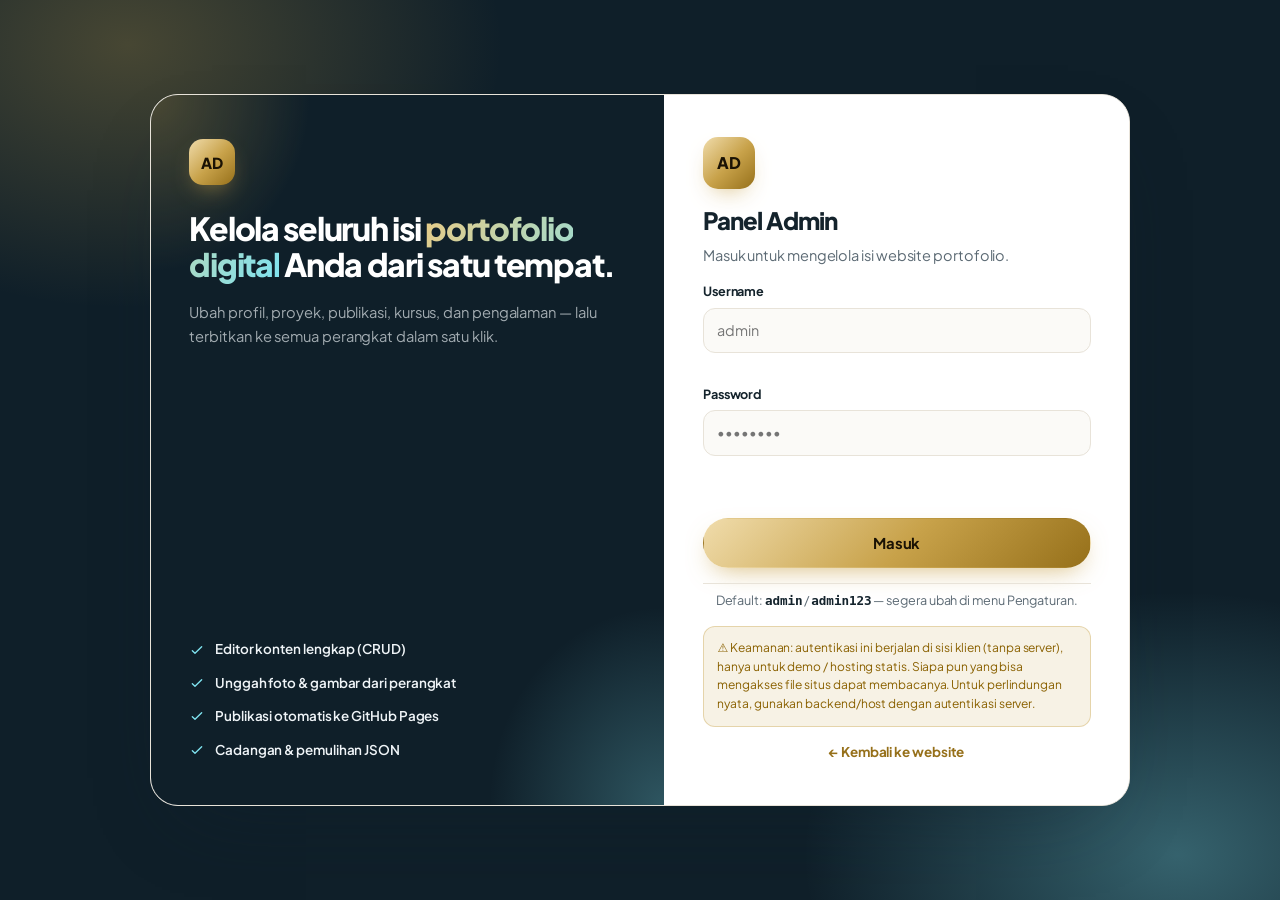
==== commit 55ea7a24: "UI/UX 2026: design system Ink & Brass untuk situs publik + panel admin - Palet dari referensi UI UX " ====
--- a/admin.html
+++ b/admin.html
@@ -7,42 +7,87 @@
   <meta http-equiv="Pragma" content="no-cache" />
   <meta http-equiv="Expires" content="0" />
   <meta name="robots" content="noindex, nofollow" />
+  <meta name="theme-color" content="#0f1f29" />
+  <link rel="icon" href="assets/favicon.svg" />
+  <link rel="apple-touch-icon" href="assets/favicon.svg" />
   <title>Panel Admin — Portofolio</title>
   <link rel="preconnect" href="https://fonts.googleapis.com" />
   <link rel="preconnect" href="https://fonts.gstatic.com" crossorigin />
   <link href="https://fonts.googleapis.com/css2?family=Plus+Jakarta+Sans:wght@400;500;600;700;800&display=swap" rel="stylesheet" />
-  <link rel="stylesheet" href="css/style.css?v=20260810-2" />
-  <link rel="stylesheet" href="css/admin.css?v=20260810-2" />
+  <link rel="stylesheet" href="css/style.css?v=20260826-uiux2026" />
+  <link rel="stylesheet" href="css/admin.css?v=20260826-uiux2026" />
+
+  <script>
+    (function () {
+      try {
+        var k = "portfolio-theme";
+        var t = localStorage.getItem(k) ||
+          (window.matchMedia("(prefers-color-scheme: dark)").matches ? "dark" : "light");
+        document.documentElement.setAttribute("data-theme", t);
+      } catch (e) { /* abaikan */ }
+    })();
+  </script>
 </head>
 <body class="admin-body">
 
   <!-- ============ LOGIN ============ -->
   <div class="login" id="loginView">
-    <form class="login__card" id="loginForm" autocomplete="on">
-      <div class="login__brand" id="loginBrand">AD</div>
-      <h1 class="login__title">Panel Admin</h1>
-      <p class="login__sub">Masuk untuk mengelola isi website portofolio.</p>
+    <div class="login__split">
 
-      <div class="afield">
-        <label for="lg-user">Username</label>
-        <input id="lg-user" name="username" type="text" autocomplete="username" placeholder="admin" />
-      </div>
-      <div class="afield">
-        <label for="lg-pass">Password</label>
-        <input id="lg-pass" name="password" type="password" autocomplete="current-password" placeholder="••••••••" />
-      </div>
+      <aside class="login__aside">
+        <span class="login__aside-mark">AD</span>
+        <h2 class="login__aside-title">Kelola seluruh isi <em>portofolio digital</em> Anda dari satu tempat.</h2>
+        <p class="login__aside-sub">
+          Ubah profil, proyek, publikasi, kursus, dan pengalaman — lalu terbitkan
+          ke semua perangkat dalam satu klik.
+        </p>
+        <ul class="login__aside-list">
+          <li>
+            <svg class="icon" viewBox="0 0 24 24" aria-hidden="true"><path d="m5 13 4 4L19 7"/></svg>
+            Editor konten lengkap (CRUD)
+          </li>
+          <li>
+            <svg class="icon" viewBox="0 0 24 24" aria-hidden="true"><path d="m5 13 4 4L19 7"/></svg>
+            Unggah foto &amp; gambar dari perangkat
+          </li>
+          <li>
+            <svg class="icon" viewBox="0 0 24 24" aria-hidden="true"><path d="m5 13 4 4L19 7"/></svg>
+            Publikasi otomatis ke GitHub Pages
+          </li>
+          <li>
+            <svg class="icon" viewBox="0 0 24 24" aria-hidden="true"><path d="m5 13 4 4L19 7"/></svg>
+            Cadangan &amp; pemulihan JSON
+          </li>
+        </ul>
+      </aside>
 
-      <p class="login__error" id="loginError" role="alert"></p>
-      <button type="submit" class="btn btn--primary login__btn">Masuk</button>
+      <form class="login__card" id="loginForm" autocomplete="on">
+        <div class="login__brand" id="loginBrand">AD</div>
+        <h1 class="login__title">Panel Admin</h1>
+        <p class="login__sub">Masuk untuk mengelola isi website portofolio.</p>
 
-      <p class="login__hint">Default: <b>admin</b> / <b>admin123</b> — segera ubah di menu Pengaturan.</p>
-      <p class="login__warn">
-        ⚠ Keamanan: autentikasi ini berjalan di sisi klien (tanpa server), hanya untuk
-        demo / hosting statis. Siapa pun yang bisa mengakses file situs dapat membacanya.
-        Untuk perlindungan nyata, gunakan backend/host dengan autentikasi server.
-      </p>
-      <a class="login__back" href="index.html">&larr; Kembali ke website</a>
-    </form>
+        <div class="afield">
+          <label for="lg-user">Username</label>
+          <input id="lg-user" name="username" type="text" autocomplete="username" placeholder="admin" />
+        </div>
+        <div class="afield">
+          <label for="lg-pass">Password</label>
+          <input id="lg-pass" name="password" type="password" autocomplete="current-password" placeholder="&#8226;&#8226;&#8226;&#8226;&#8226;&#8226;&#8226;&#8226;" />
+        </div>
+
+        <p class="login__error" id="loginError" role="alert"></p>
+        <button type="submit" class="btn btn--primary login__btn">Masuk</button>
+
+        <p class="login__hint">Default: <b>admin</b> / <b>admin123</b> — segera ubah di menu Pengaturan.</p>
+        <p class="login__warn">
+          ⚠ Keamanan: autentikasi ini berjalan di sisi klien (tanpa server), hanya untuk
+          demo / hosting statis. Siapa pun yang bisa mengakses file situs dapat membacanya.
+          Untuk perlindungan nyata, gunakan backend/host dengan autentikasi server.
+        </p>
+        <a class="login__back" href="index.html">&larr; Kembali ke website</a>
+      </form>
+
+    </div>
   </div>
 
   <!-- ============ DASHBOARD ============ -->
@@ -50,19 +95,57 @@
     <aside class="dash__side">
       <div class="dash__brand">
         <span class="dash__brand-mark" id="sideMark">AD</span>
-        <span class="dash__brand-text">Panel Konten</span>
+        <span>
+          <span class="dash__brand-text">Panel Konten</span>
+          <span class="dash__brand-sub">Ink &amp; Brass</span>
+        </span>
       </div>
 
       <nav class="dash__nav" id="dashNav" aria-label="Menu admin">
-        <button type="button" data-view="overview" class="is-active">Ringkasan</button>
-        <button type="button" data-view="profil">Profil &amp; Hero</button>
-        <button type="button" data-view="tentang">Tentang Saya</button>
-        <button type="button" data-view="keahlian">Keahlian</button>
-        <button type="button" data-view="proyek">Proyek</button>
-        <button type="button" data-view="pengalaman">Pengalaman</button>
-        <button type="button" data-view="pendidikan">Pendidikan &amp; Sertifikasi</button>
-        <button type="button" data-view="kontak">Kontak</button>
-        <button type="button" data-view="pengaturan">Pengaturan</button>
+        <button type="button" data-view="overview" class="is-active">
+          <svg class="icon" viewBox="0 0 24 24" aria-hidden="true"><rect x="3" y="3" width="7" height="7" rx="1.5"/><rect x="14" y="3" width="7" height="7" rx="1.5"/><rect x="3" y="14" width="7" height="7" rx="1.5"/><rect x="14" y="14" width="7" height="7" rx="1.5"/></svg>
+          Ringkasan
+        </button>
+        <button type="button" data-view="profil">
+          <svg class="icon" viewBox="0 0 24 24" aria-hidden="true"><circle cx="12" cy="8" r="4"/><path d="M4 21a8 8 0 0 1 16 0"/></svg>
+          Profil &amp; Hero
+        </button>
+        <button type="button" data-view="tentang">
+          <svg class="icon" viewBox="0 0 24 24" aria-hidden="true"><circle cx="12" cy="12" r="9"/><path d="M12 16v-5M12 8h.01"/></svg>
+          Tentang Saya
+        </button>
+        <button type="button" data-view="keahlian">
+          <svg class="icon" viewBox="0 0 24 24" aria-hidden="true"><path d="M13 2 3 14h7l-1 8 10-12h-7z"/></svg>
+          Keahlian
+        </button>
+        <button type="button" data-view="publikasi">
+          <svg class="icon" viewBox="0 0 24 24" aria-hidden="true"><path d="M4 5a2 2 0 0 1 2-2h12v18H6a2 2 0 0 1-2-2z"/><path d="M8 7h6M8 11h6"/></svg>
+          Publikasi Karya
+        </button>
+        <button type="button" data-view="proyek">
+          <svg class="icon" viewBox="0 0 24 24" aria-hidden="true"><path d="m12 3 9 5-9 5-9-5z"/><path d="m3 13 9 5 9-5"/></svg>
+          Proyek
+        </button>
+        <button type="button" data-view="pengalaman">
+          <svg class="icon" viewBox="0 0 24 24" aria-hidden="true"><rect x="3" y="7" width="18" height="13" rx="2"/><path d="M8 7V5a2 2 0 0 1 2-2h4a2 2 0 0 1 2 2v2"/></svg>
+          Pengalaman
+        </button>
+        <button type="button" data-view="pendidikan">
+          <svg class="icon" viewBox="0 0 24 24" aria-hidden="true"><circle cx="12" cy="8" r="6"/><path d="M8.2 13.5 7 22l5-3 5 3-1.2-8.5"/></svg>
+          Pendidikan &amp; Sertifikasi
+        </button>
+        <button type="button" data-view="techmate">
+          <svg class="icon" viewBox="0 0 24 24" aria-hidden="true"><path d="M21 15a2 2 0 0 1-2 2H7l-4 4V5a2 2 0 0 1 2-2h14a2 2 0 0 1 2 2z"/></svg>
+          Techmate
+        </button>
+        <button type="button" data-view="kontak">
+          <svg class="icon" viewBox="0 0 24 24" aria-hidden="true"><rect x="3" y="5" width="18" height="14" rx="2"/><path d="m3 7 9 6 9-6"/></svg>
+          Kontak
+        </button>
+        <button type="button" data-view="pengaturan">
+          <svg class="icon" viewBox="0 0 24 24" aria-hidden="true"><circle cx="12" cy="12" r="3"/><path d="M12 2v3M12 19v3M2 12h3M19 12h3M4.9 4.9l2.1 2.1M17 17l2.1 2.1M19.1 4.9 17 7M7 17l-2.1 2.1"/></svg>
+          Pengaturan
+        </button>
       </nav>
 
       <div class="dash__side-foot">
@@ -73,10 +156,14 @@
 
     <main class="dash__main">
       <header class="dash__topbar">
-        <h1 class="dash__title" id="viewTitle">Ringkasan</h1>
+        <div>
+          <span class="dash__crumb">Panel Konten</span>
+          <h1 class="dash__title" id="viewTitle">Ringkasan</h1>
+        </div>
         <div class="dash__topactions">
           <span class="dash__status" id="saveStatus" role="status" aria-live="polite"></span>
           <button type="button" class="btn btn--ghost btn--sm" id="resetViewBtn" hidden>Batalkan perubahan</button>
+          <button type="button" class="btn btn--outline btn--sm" id="publishBtn">Terbitkan</button>
           <button type="button" class="btn btn--primary btn--sm" id="saveBtn">Simpan</button>
         </div>
       </header>
@@ -84,7 +171,7 @@
     </main>
   </div>
 
-  <script src="js/content.js?v=20260810-2"></script>
-  <script src="js/admin.js?v=20260810-2"></script>
+  <script src="js/content.js?v=20260826-uiux2026"></script>
+  <script src="js/admin.js?v=20260826-uiux2026"></script>
 </body>
 </html>
--- a/css/style.css
+++ b/css/style.css
@@ -1,53 +1,138 @@
 /* =========================================================
-   Profil Diri — Portofolio Digital
-   Tema terang/gelap, responsif, kartu proyek interaktif
-   ========================================================= */
-
-/* ---------- Design tokens ---------- */
+   Profil Diri â€” Portofolio Digital
+   Design system: "INK & BRASS"
+   Diadaptasi dari referensi visual UI UX 2026:
+   Â· navy ink pekat     (#0F1F29 / #162A36)
+   Â· emas brass         (#C8A24A / #E8CB85)
+   Â· glow aqua 2026     (#7FE3F0)
+   Â· tipografi sans tebal, kontras tinggi
+   Â· ritme seksi: gelap -> terang -> gelap -> terang
+   ========================================================= */
+
+/* =========================================================
+   1) DESIGN TOKENS
+   ========================================================= */
 :root {
-  --brand: #4f46e5;
-  --brand-2: #06b6d4;
-  --brand-soft: #eef2ff;
-
-  --bg: #ffffff;
-  --bg-alt: #f7f8fc;
-  --surface: #ffffff;
-  --border: #e6e8f0;
-  --text: #14161f;
-  --text-soft: #5b6070;
-  --shadow-sm: 0 1px 2px rgba(16, 24, 40, .06), 0 1px 3px rgba(16, 24, 40, .04);
-  --shadow-md: 0 10px 24px rgba(16, 24, 40, .08);
-  --shadow-lg: 0 24px 60px rgba(16, 24, 40, .16);
-
-  --radius: 16px;
-  --radius-sm: 10px;
-  --maxw: 1120px;
-  --ease: cubic-bezier(.4, 0, .2, 1);
+  color-scheme: light;
+
+  /* --- Palet inti (dari referensi) --- */
+  --ink:        #0f1f29;
+  --ink-2:      #162a36;
+  --ink-3:      #1e3744;
+  --ink-line:   rgba(255, 255, 255, .11);
+  --ink-line-2: rgba(255, 255, 255, .22);
+  --ink-text:   #eff4f7;
+  --ink-soft:   rgba(239, 244, 247, .66);
+
+  --gold:       #c8a24a;
+  --gold-2:     #e8cb85;
+  --gold-deep:  #96701a;
+
+  --aqua:       #7fe3f0;
+  --aqua-2:     #c9f4fa;
+  --aqua-deep:  #1f6f7d;
+
+  /* --- Aksen pada latar terang --- */
+  --brand:      #96701a;
+  --brand-2:    #1f6f7d;
+  --brand-soft: #f8f0dd;
+
+  /* --- Permukaan --- */
+  --bg:         #ffffff;
+  --bg-alt:     #f6f3ee;
+  --surface:    #ffffff;
+  --surface-2:  #fbfaf7;
+  --border:     #e8e3d9;
+  --border-2:   #d8d1c2;
+  --text:       #14232c;
+  --text-soft:  #5c6a74;
+
+  /* --- Gradien & cahaya --- */
+  --grad-gold:   linear-gradient(135deg, #f0dcab, var(--gold) 52%, var(--gold-deep));
+  --grad-aurora: linear-gradient(120deg, var(--gold-2), var(--aqua));
+  --glow-gold:   rgba(200, 162, 74, .30);
+  --glow-aqua:   rgba(127, 227, 240, .34);
+
+  /* --- Bayangan --- */
+  --shadow-sm: 0 1px 2px rgba(16, 32, 44, .05), 0 1px 3px rgba(16, 32, 44, .04);
+  --shadow-md: 0 14px 34px -16px rgba(16, 32, 44, .22);
+  --shadow-lg: 0 34px 80px -34px rgba(16, 32, 44, .38);
+
+  /* --- Bentuk & ritme --- */
+  --radius:    18px;
+  --radius-sm: 12px;
+  --radius-lg: 28px;
+  --maxw:      1140px;
+  --nav-h:     70px;
+  --ease:      cubic-bezier(.4, 0, .2, 1);
+  --ease-out:  cubic-bezier(.16, 1, .3, 1);
+
+  --mono: ui-monospace, "SF Mono", "JetBrains Mono", "Cascadia Mono", Menlo, monospace;
 }
 
 [data-theme="dark"] {
-  --brand: #8b86ff;
-  --brand-2: #22d3ee;
-  --brand-soft: #1c1d33;
-
-  --bg: #0d0f17;
-  --bg-alt: #12141f;
-  --surface: #161925;
-  --border: #262a3a;
-  --text: #eceef5;
-  --text-soft: #a2a8ba;
-  --shadow-sm: 0 1px 2px rgba(0, 0, 0, .4);
-  --shadow-md: 0 10px 24px rgba(0, 0, 0, .45);
-  --shadow-lg: 0 24px 60px rgba(0, 0, 0, .6);
-}
-
-/* ---------- Reset ---------- */
+  color-scheme: dark;
+
+  --bg:         #09121a;
+  --bg-alt:     #0f1b24;
+  --surface:    #121e28;
+  --surface-2:  #16242f;
+  --border:     rgba(255, 255, 255, .09);
+  --border-2:   rgba(255, 255, 255, .18);
+  --text:       #e9f1f5;
+  --text-soft:  #9aa9b4;
+
+  /* Di tema gelap, area "ink" tampil sebagai panel yang sedikit terangkat */
+  --ink:        #16242e;
+  --ink-2:      #1b2d39;
+  --ink-3:      #223a48;
+  --ink-text:   #eff5f8;
+  --ink-soft:   rgba(239, 245, 248, .58);
+
+  --brand:      #e8cb85;
+  --brand-2:    #7fe3f0;
+  --brand-soft: rgba(232, 203, 133, .13);
+
+  --glow-gold: rgba(232, 203, 133, .20);
+  --glow-aqua: rgba(127, 227, 240, .22);
+
+  --shadow-sm: 0 1px 2px rgba(0, 0, 0, .5);
+  --shadow-md: 0 14px 34px -16px rgba(0, 0, 0, .7);
+  --shadow-lg: 0 34px 80px -34px rgba(0, 0, 0, .85);
+}
+
+/* ---------------------------------------------------------
+   Konteks "di atas permukaan ink".
+   Semua komponen di dalamnya otomatis memakai varian gelap.
+   --------------------------------------------------------- */
+.nav,
+.hero,
+.footer,
+.section--ink,
+.on-ink {
+  --surface:    var(--ink-2);
+  --surface-2:  var(--ink-3);
+  --bg:         var(--ink);
+  --bg-alt:     var(--ink-2);
+  --border:     var(--ink-line);
+  --border-2:   var(--ink-line-2);
+  --text:       var(--ink-text);
+  --text-soft:  var(--ink-soft);
+  --brand:      var(--gold-2);
+  --brand-2:    var(--aqua);
+  --brand-soft: rgba(232, 203, 133, .14);
+  color: var(--text);
+}
+
+/* =========================================================
+   2) RESET & DASAR
+   ========================================================= */
 *, *::before, *::after { box-sizing: border-box; }
 * { margin: 0; }
 
 html {
   scroll-behavior: smooth;
-  scroll-padding-top: 80px;
+  scroll-padding-top: calc(var(--nav-h) + 18px);
   -webkit-text-size-adjust: 100%;
 }
 
@@ -56,8 +141,10 @@
   background: var(--bg);
   color: var(--text);
   line-height: 1.65;
+  letter-spacing: -.005em;
   -webkit-font-smoothing: antialiased;
-  transition: background .3s var(--ease), color .3s var(--ease);
+  text-rendering: optimizeLegibility;
+  transition: background .35s var(--ease), color .35s var(--ease);
   overflow-x: hidden;
 }
 
@@ -66,6 +153,7 @@
 a { color: inherit; text-decoration: none; }
 ul, ol { list-style: none; padding: 0; }
 button { font: inherit; color: inherit; }
+h1, h2, h3, h4 { letter-spacing: -.03em; line-height: 1.15; font-weight: 800; }
 
 .icon {
   width: 1.05em; height: 1.05em;
@@ -77,294 +165,436 @@
 .container { width: min(100% - 2.5rem, var(--maxw)); margin-inline: auto; }
 
 .skip-link {
-  position: absolute; left: -999px; top: 0; z-index: 200;
-  background: var(--brand); color: #fff; padding: .6rem 1rem; border-radius: 0 0 8px 0;
+  position: absolute; left: -999px; top: 0; z-index: 300;
+  background: var(--gold); color: #101d26; font-weight: 700;
+  padding: .65rem 1.1rem; border-radius: 0 0 10px 0;
 }
 .skip-link:focus { left: 0; }
 
-:focus-visible { outline: 3px solid var(--brand); outline-offset: 3px; border-radius: 6px; }
-
-/* ---------- Buttons ---------- */
+:focus-visible { outline: 3px solid var(--brand); outline-offset: 3px; border-radius: 8px; }
+
+/* Label kecil bergaya mono â€” sentuhan editorial 2026 */
+.kicker,
+.about__subhead,
+.about__facts-title,
+.card__cat,
+.pub-card__type,
+.timeline__date,
+.edu-item__date,
+.training-card__year,
+.eyebrow {
+  font-family: var(--mono);
+}
+
+/* =========================================================
+   3) TOMBOL
+   ========================================================= */
 .btn {
-  --pad-y: .72rem; --pad-x: 1.25rem;
+  --pad-y: .74rem; --pad-x: 1.35rem;
   display: inline-flex; align-items: center; gap: .5rem;
   padding: var(--pad-y) var(--pad-x);
-  border-radius: 999px; font-weight: 600; font-size: .94rem;
+  border-radius: 999px; font-weight: 700; font-size: .93rem;
   border: 1px solid transparent; cursor: pointer;
-  transition: transform .18s var(--ease), box-shadow .18s var(--ease),
-              background .18s var(--ease), border-color .18s var(--ease), color .18s var(--ease);
+  letter-spacing: -.01em;
+  transition: transform .2s var(--ease-out), box-shadow .2s var(--ease),
+              background .2s var(--ease), border-color .2s var(--ease), color .2s var(--ease);
   white-space: nowrap;
 }
-.btn--sm { --pad-y: .5rem; --pad-x: 1rem; font-size: .86rem; }
+.btn:active { transform: translateY(0) scale(.985); }
+.btn--sm { --pad-y: .5rem; --pad-x: 1rem; font-size: .84rem; }
+
 .btn--primary {
-  background: linear-gradient(135deg, var(--brand), var(--brand-2));
-  color: #fff; box-shadow: 0 8px 20px rgba(79, 70, 229, .28);
-}
-.btn--primary:hover { transform: translateY(-2px); box-shadow: 0 12px 26px rgba(79, 70, 229, .36); }
-.btn--outline { border-color: var(--border); background: var(--surface); }
+  background: var(--grad-gold);
+  color: #1a1204;
+  box-shadow: 0 10px 26px -10px rgba(200, 162, 74, .75);
+}
+.btn--primary:hover {
+  transform: translateY(-2px);
+  box-shadow: 0 16px 34px -12px rgba(200, 162, 74, .85);
+}
+.btn--outline {
+  border-color: var(--border-2);
+  background: color-mix(in srgb, var(--surface) 70%, transparent);
+  backdrop-filter: blur(8px);
+}
 .btn--outline:hover { border-color: var(--brand); color: var(--brand); transform: translateY(-2px); }
-.btn--ghost { border-color: var(--border); background: transparent; }
+.btn--ghost { border-color: var(--border); background: transparent; color: var(--text-soft); }
 .btn--ghost:hover { border-color: var(--brand); color: var(--brand); }
 
 .icon-btn {
   display: grid; place-items: center;
   width: 40px; height: 40px; border-radius: 50%;
-  border: 1px solid var(--border); background: var(--surface); cursor: pointer;
-  transition: border-color .18s var(--ease), color .18s var(--ease), transform .18s var(--ease);
-}
-.icon-btn:hover { border-color: var(--brand); color: var(--brand); transform: rotate(-8deg); }
+  border: 1px solid var(--border); background: color-mix(in srgb, var(--surface) 60%, transparent);
+  cursor: pointer; color: var(--brand);
+  transition: border-color .2s var(--ease), color .2s var(--ease), transform .3s var(--ease-out);
+}
+.icon-btn:hover { border-color: var(--brand); transform: rotate(-12deg); }
 .icon-sun { display: none; }
 [data-theme="dark"] .icon-sun { display: block; }
 [data-theme="dark"] .icon-moon { display: none; }
 
-/* ---------- Navbar ---------- */
+/* =========================================================
+   4) NAVBAR â€” selalu ink, kaca, aksen emas
+   ========================================================= */
 .nav {
   position: fixed; inset: 0 0 auto 0; z-index: 100;
-  background: color-mix(in srgb, var(--bg) 82%, transparent);
-  backdrop-filter: blur(14px);
+  background: color-mix(in srgb, var(--ink) 82%, transparent);
+  backdrop-filter: blur(18px) saturate(140%);
   border-bottom: 1px solid transparent;
-  transition: border-color .25s var(--ease), background .25s var(--ease);
-}
-.nav.is-scrolled { border-bottom-color: var(--border); box-shadow: var(--shadow-sm); }
-
-.nav__inner { display: flex; align-items: center; gap: 1rem; height: 68px; }
-
-.nav__brand { display: flex; align-items: center; gap: .6rem; font-weight: 800; letter-spacing: -.01em; }
+  transition: border-color .3s var(--ease), background .3s var(--ease);
+}
+.nav.is-scrolled {
+  background: color-mix(in srgb, var(--ink) 94%, transparent);
+  border-bottom-color: var(--ink-line);
+}
+
+.nav__inner { display: flex; align-items: center; gap: 1rem; height: var(--nav-h); }
+
+.nav__brand { display: flex; align-items: center; gap: .65rem; font-weight: 800; letter-spacing: -.02em; }
 .nav__brand-mark {
-  display: grid; place-items: center; width: 34px; height: 34px; border-radius: 10px;
-  background: linear-gradient(135deg, var(--brand), var(--brand-2));
-  color: #fff; font-size: .82rem; font-weight: 800;
-}
-.nav__links { display: flex; gap: 1.75rem; margin-inline: auto; font-size: .93rem; font-weight: 500; }
-.nav__links a { color: var(--text-soft); position: relative; transition: color .2s var(--ease); }
-.nav__links a::after {
-  content: ""; position: absolute; left: 0; bottom: -6px; height: 2px; width: 0;
-  background: linear-gradient(90deg, var(--brand), var(--brand-2));
-  border-radius: 2px; transition: width .25s var(--ease);
-}
-.nav__links a:hover, .nav__links a.is-active { color: var(--text); }
-.nav__links a:hover::after, .nav__links a.is-active::after { width: 100%; }
+  display: grid; place-items: center; width: 36px; height: 36px; border-radius: 11px;
+  background: var(--grad-gold); color: #1a1204;
+  font-size: .8rem; font-weight: 800; letter-spacing: .02em;
+  box-shadow: 0 6px 16px -6px var(--glow-gold);
+}
+.nav__brand-text { color: var(--ink-text); }
+
+.nav__links {
+  display: flex; gap: .15rem; margin-inline: auto;
+  font-size: .875rem; font-weight: 600;
+  padding: .3rem; border-radius: 999px;
+  border: 1px solid var(--ink-line);
+  background: rgba(255, 255, 255, .035);
+}
+.nav__links a {
+  color: var(--ink-soft); position: relative;
+  padding: .45rem .8rem; border-radius: 999px;
+  transition: color .2s var(--ease), background .2s var(--ease);
+}
+.nav__links a:hover { color: var(--ink-text); background: rgba(255, 255, 255, .06); }
+.nav__links a.is-active {
+  color: #1a1204;
+  background: var(--grad-gold);
+  box-shadow: 0 6px 16px -8px var(--glow-gold);
+}
 
 .nav__actions { display: flex; align-items: center; gap: .6rem; margin-left: auto; }
 .nav__burger {
-  display: none; width: 40px; height: 40px; border-radius: 10px;
-  border: 1px solid var(--border); background: var(--surface);
+  display: none; width: 40px; height: 40px; border-radius: 12px;
+  border: 1px solid var(--ink-line); background: transparent;
   flex-direction: column; justify-content: center; align-items: center; gap: 4px; cursor: pointer;
 }
-.nav__burger span { width: 18px; height: 2px; background: currentColor; border-radius: 2px; transition: .25s var(--ease); }
+.nav__burger span { width: 18px; height: 2px; background: var(--ink-text); border-radius: 2px; transition: .25s var(--ease); }
 .nav__burger[aria-expanded="true"] span:nth-child(1) { transform: translateY(6px) rotate(45deg); }
 .nav__burger[aria-expanded="true"] span:nth-child(2) { opacity: 0; }
 .nav__burger[aria-expanded="true"] span:nth-child(3) { transform: translateY(-6px) rotate(-45deg); }
 
-/* ---------- Hero ---------- */
-.hero { position: relative; padding: 8.5rem 0 5rem; overflow: hidden; }
+/* =========================================================
+   5) HERO â€” band ink penuh dengan glow emas + aqua
+   ========================================================= */
+.hero {
+  position: relative; isolation: isolate;
+  padding: calc(var(--nav-h) + 5.5rem) 0 0;
+  background: var(--ink);
+  overflow: hidden;
+  color: var(--ink-text);
+}
 .hero::before {
-  content: ""; position: absolute; inset: -30% 40% 40% -20%;
-  background: radial-gradient(closest-side, color-mix(in srgb, var(--brand) 22%, transparent), transparent);
-  filter: blur(40px); pointer-events: none;
-}
+  content: ""; position: absolute; inset: 0; z-index: -2; pointer-events: none;
+  background:
+    radial-gradient(60% 55% at 8% 0%,   var(--glow-gold), transparent 62%),
+    radial-gradient(52% 50% at 96% 18%, var(--glow-aqua), transparent 64%),
+    radial-gradient(70% 60% at 50% 120%, rgba(127, 227, 240, .18), transparent 68%);
+}
+.hero::after {
+  content: ""; position: absolute; inset: 0; z-index: -1; pointer-events: none;
+  background-image:
+    linear-gradient(to right, rgba(255,255,255,.045) 1px, transparent 1px),
+    linear-gradient(to bottom, rgba(255,255,255,.045) 1px, transparent 1px);
+  background-size: 72px 72px;
+  -webkit-mask-image: radial-gradient(80% 70% at 50% 30%, #000 20%, transparent 78%);
+  mask-image: radial-gradient(80% 70% at 50% 30%, #000 20%, transparent 78%);
+}
+
 .hero__inner {
-  display: grid; grid-template-columns: 1.15fr .85fr; gap: 3.5rem; align-items: center;
-  position: relative;
-}
+  display: grid; grid-template-columns: 1.12fr .88fr; gap: 4rem; align-items: center;
+  position: relative; padding-bottom: 3.5rem;
+}
+
+.hero__text { position: relative; z-index: 1; }
+
 .hero__eyebrow {
-  display: inline-flex; align-items: center; gap: .5rem;
-  background: var(--brand-soft); color: var(--brand);
-  padding: .4rem .9rem; border-radius: 999px;
-  font-size: .8rem; font-weight: 600; margin-bottom: 1.25rem;
-}
-.dot { width: 8px; height: 8px; border-radius: 50%; background: var(--brand); animation: pulse 2s infinite; }
-@keyframes pulse { 0%,100% { opacity: 1; } 50% { opacity: .35; } }
-
-.hero__title { font-size: clamp(2.1rem, 5.2vw, 3.5rem); line-height: 1.1; letter-spacing: -.03em; font-weight: 800; }
-.grad {
-  background: linear-gradient(135deg, var(--brand), var(--brand-2));
+  display: inline-flex; align-items: center; gap: .55rem;
+  border: 1px solid var(--ink-line-2);
+  background: rgba(255, 255, 255, .05);
+  color: var(--gold-2);
+  padding: .38rem .95rem; border-radius: 999px;
+  font-size: .78rem; font-weight: 700; letter-spacing: .02em;
+  margin-bottom: 1.4rem;
+}
+.dot {
+  width: 7px; height: 7px; border-radius: 50%; background: var(--aqua);
+  box-shadow: 0 0 0 4px rgba(127, 227, 240, .18); animation: pulse 2.4s infinite;
+}
+@keyframes pulse { 0%, 100% { opacity: 1; } 50% { opacity: .3; } }
+
+.hero__title {
+  font-size: clamp(2.3rem, 6vw, 4.1rem);
+  line-height: 1.02; letter-spacing: -.045em; font-weight: 800;
+  color: #fff;
+}
+.hero__title .grad {
+  display: inline-block;
+  background: var(--grad-aurora);
   -webkit-background-clip: text; background-clip: text; color: transparent;
 }
-.hero__role { font-size: clamp(1.05rem, 2vw, 1.3rem); font-weight: 600; color: var(--text-soft); margin-top: .6rem; }
-.hero__lead { color: var(--text-soft); max-width: 52ch; margin-top: 1rem; font-size: 1.02rem; }
-
-.hero__meta { display: flex; flex-wrap: wrap; gap: 1.25rem; margin-top: 1.4rem; color: var(--text-soft); font-size: .9rem; }
+.hero__role {
+  font-size: clamp(1.02rem, 2vw, 1.22rem); font-weight: 700;
+  color: var(--gold-2); margin-top: .85rem; letter-spacing: -.015em;
+}
+.hero__lead { color: var(--ink-soft); max-width: 54ch; margin-top: 1.05rem; font-size: 1.01rem; }
+
+.hero__meta { display: flex; flex-wrap: wrap; gap: 1.4rem; margin-top: 1.5rem; color: var(--ink-soft); font-size: .88rem; }
 .hero__meta li { display: flex; align-items: center; gap: .45rem; }
-
-.hero__cta { display: flex; flex-wrap: wrap; align-items: center; gap: .8rem; margin-top: 2rem; }
+.hero__meta .icon { color: var(--aqua); }
+
+.hero__cta { display: flex; flex-wrap: wrap; align-items: center; gap: .75rem; margin-top: 2.1rem; }
 .hero__link {
   display: inline-flex; align-items: center; gap: .4rem;
-  font-size: .94rem; font-weight: 600; color: var(--text-soft);
-  padding: .4rem .2rem; transition: color .18s var(--ease);
-}
-.hero__link:hover { color: var(--brand); }
-.hero__link .icon { transition: transform .2s var(--ease); }
-.hero__link:hover .icon { transform: translateX(4px); }
+  font-size: .92rem; font-weight: 700; color: var(--ink-soft);
+  padding: .4rem .3rem; border-bottom: 1px solid transparent;
+  transition: color .2s var(--ease), border-color .2s var(--ease);
+}
+.hero__link:hover { color: var(--gold-2); border-bottom-color: var(--gold); }
+.hero__link .icon { transition: transform .25s var(--ease-out); }
+.hero__link:hover .icon { transform: translateX(5px); }
 
 .hero__stats {
-  display: flex; flex-wrap: wrap; gap: 2.25rem;
-  margin-top: 2.75rem; padding-top: 1.75rem;
-  border-top: 1px solid var(--border);
-}
-.hero__stats dt { font-size: 1.7rem; font-weight: 800; letter-spacing: -.02em; }
-.hero__stats dd { font-size: .84rem; color: var(--text-soft); }
-
-/* Hero visual */
-.hero__visual { position: relative; display: grid; place-items: center; min-height: 400px; }
+  display: grid; grid-template-columns: repeat(3, minmax(0, 1fr));
+  gap: 1.5rem; margin-top: 3rem; padding-top: 1.9rem;
+  border-top: 1px solid var(--ink-line);
+}
+.hero__stats > div { position: relative; padding-left: 1.1rem; }
+.hero__stats > div + div::before {
+  content: ""; position: absolute; left: -.75rem; top: .2rem; bottom: .2rem;
+  width: 1px; background: var(--ink-line);
+}
+.hero__stats dt {
+  font-size: clamp(1.6rem, 3.4vw, 2.15rem); font-weight: 800;
+  letter-spacing: -.04em; color: #fff; line-height: 1;
+}
+.hero__stats dd { font-size: .82rem; color: var(--ink-soft); margin-top: .35rem; }
+
+.hero__visual { position: relative; display: grid; place-items: center; min-height: 430px; }
 .hero__blob {
-  position: absolute; width: min(300px, 68%); aspect-ratio: 1;
-  background: linear-gradient(135deg, var(--brand), var(--brand-2));
-  border-radius: 42% 58% 62% 38% / 45% 42% 58% 55%;
-  opacity: .16; animation: spin 18s linear infinite;
+  position: absolute; width: min(340px, 74%); aspect-ratio: 1;
+  background: conic-gradient(from 0deg, var(--gold-2), var(--aqua), var(--gold), var(--gold-2));
+  border-radius: 46% 54% 60% 40% / 44% 40% 60% 56%;
+  opacity: .28; filter: blur(6px);
+  animation: spin 22s linear infinite;
 }
 @keyframes spin { to { transform: rotate(360deg); } }
 
 .hero__avatar {
   position: relative; z-index: 2; margin: 0;
-  width: min(260px, 62%); aspect-ratio: 1;
-  padding: 6px; border-radius: 50%;
-  background: linear-gradient(135deg, var(--brand), var(--brand-2));
-  box-shadow: var(--shadow-lg);
+  width: min(272px, 64%); aspect-ratio: 1;
+  padding: 5px; border-radius: 50%;
+  background: var(--grad-gold);
+  box-shadow: 0 0 0 1px rgba(255,255,255,.14),
+              0 30px 70px -24px var(--glow-aqua),
+              0 0 90px -10px var(--glow-gold);
 }
 .hero__avatar img {
   width: 100%; height: 100%; object-fit: cover;
-  border-radius: 50%; background: var(--surface);
+  border-radius: 50%; background: var(--ink-3);
 }
 .hero__avatar-fallback {
   width: 100%; height: 100%; border-radius: 50%;
   display: grid; place-items: center;
-  background: var(--brand-soft); color: var(--brand);
+  background: var(--ink-3); color: var(--gold-2);
   font-size: clamp(2.5rem, 8vw, 4rem); font-weight: 800; letter-spacing: .02em;
 }
 .hero__badge {
-  position: absolute; bottom: 8px; left: 50%; transform: translateX(-50%);
-  display: inline-flex; align-items: center; gap: .4rem;
-  background: var(--surface); border: 1px solid var(--border);
-  padding: .3rem .75rem; border-radius: 999px;
-  font-size: .76rem; font-weight: 700; color: var(--text);
+  position: absolute; bottom: 4px; left: 50%; transform: translateX(-50%);
+  display: inline-flex; align-items: center; gap: .42rem;
+  background: var(--ink-2); border: 1px solid var(--ink-line-2);
+  padding: .32rem .8rem; border-radius: 999px;
+  font-size: .75rem; font-weight: 700; color: #fff;
   box-shadow: var(--shadow-md); white-space: nowrap;
 }
 
-/* ---------- Sections ---------- */
-.section { padding: 5.5rem 0; }
+/* Garis dekoratif penutup hero */
+.hero__rule {
+  height: 1px; border: 0; margin: 0;
+  background: linear-gradient(90deg, transparent, var(--gold), var(--aqua), transparent);
+  opacity: .55;
+}
+
+/* =========================================================
+   6) SEKSI
+   ========================================================= */
+.section { padding: 6rem 0; position: relative; }
 .section--alt { background: var(--bg-alt); }
-.section__head { max-width: 62ch; margin-bottom: 2.75rem; }
+.section--ink {
+  background: var(--ink);
+  color: var(--ink-text);
+  position: relative; overflow: hidden;
+}
+.section--ink::before {
+  content: ""; position: absolute; inset: 0; pointer-events: none;
+  background:
+    radial-gradient(45% 40% at 100% 0%, var(--glow-aqua), transparent 65%),
+    radial-gradient(40% 40% at 0% 100%, var(--glow-gold), transparent 65%);
+  opacity: .85;
+}
+.section--ink > .container { position: relative; z-index: 1; }
+
+.section__head { max-width: 66ch; margin-bottom: 3rem; }
+
 .kicker {
-  display: inline-block; font-size: .78rem; font-weight: 700; letter-spacing: .12em;
-  text-transform: uppercase; color: var(--brand); margin-bottom: .6rem;
-}
-.section__title { font-size: clamp(1.6rem, 3.4vw, 2.3rem); letter-spacing: -.025em; font-weight: 800; }
-.section__sub { color: var(--text-soft); margin-top: .6rem; }
-
-/* ---------- Tentang Saya ---------- */
-.about { display: grid; grid-template-columns: 1.3fr .7fr; gap: 3rem; align-items: start; }
-.about__text .section__title { margin-bottom: 1.1rem; }
+  display: inline-flex; align-items: center; gap: .6rem;
+  font-size: .72rem; font-weight: 700; letter-spacing: .18em;
+  text-transform: uppercase; color: var(--brand); margin-bottom: .85rem;
+}
+.section__head > .kicker::before,
+.contact__intro > .kicker::before {
+  content: ""; width: 26px; height: 1px; background: currentColor; opacity: .6;
+}
+.section__title { font-size: clamp(1.75rem, 3.8vw, 2.6rem); letter-spacing: -.04em; font-weight: 800; }
+.section__sub { color: var(--text-soft); margin-top: .85rem; font-size: 1.02rem; }
+
 .about__subhead {
-  font-size: .78rem; font-weight: 700; letter-spacing: .1em; text-transform: uppercase;
-  color: var(--brand); margin-bottom: .4rem;
-}
-.about__text p { color: var(--text-soft); margin-top: .95rem; max-width: 64ch; }
+  font-size: .72rem; font-weight: 700; letter-spacing: .16em; text-transform: uppercase;
+  color: var(--brand); margin-bottom: .5rem;
+}
+
+/* =========================================================
+   7) TENTANG SAYA
+   ========================================================= */
+.about { display: grid; grid-template-columns: 1.35fr .65fr; gap: 3.5rem; align-items: start; }
+.about__text .section__title { margin-bottom: 1.4rem; }
+.about__text p { color: var(--text-soft); margin-top: 1rem; max-width: 64ch; }
 .about__text p strong { color: var(--text); font-weight: 700; }
 .about__signoff {
-  margin-top: 1.6rem; padding-left: 1rem;
-  border-left: 3px solid var(--brand);
+  margin-top: 1.9rem; padding: .2rem 0 .2rem 1.15rem;
+  border-left: 2px solid var(--gold);
   font-style: italic; font-weight: 600; color: var(--text) !important;
+  font-size: 1.02rem;
 }
 
 .about__facts {
   background: var(--surface); border: 1px solid var(--border);
-  border-radius: var(--radius); padding: 1.5rem 1.6rem; box-shadow: var(--shadow-md);
-  position: sticky; top: 92px;
-}
-.about__facts-title { font-size: .8rem; font-weight: 700; letter-spacing: .1em; text-transform: uppercase; color: var(--brand); margin-bottom: .5rem; }
+  border-radius: var(--radius); padding: 1.6rem 1.7rem;
+  box-shadow: var(--shadow-md);
+  position: sticky; top: calc(var(--nav-h) + 22px);
+}
+.about__facts-title {
+  font-size: .72rem; font-weight: 700; letter-spacing: .16em; text-transform: uppercase;
+  color: var(--brand); margin-bottom: .6rem;
+}
 .facts { display: grid; }
-.fact { display: flex; gap: .8rem; padding: .85rem 0; border-bottom: 1px solid var(--border); }
+.fact { display: flex; gap: .85rem; padding: .9rem 0; border-bottom: 1px solid var(--border); }
 .fact:last-child { border-bottom: none; padding-bottom: 0; }
-.fact .icon { width: 1.1rem; height: 1.1rem; color: var(--brand); margin-top: .15rem; }
-.fact div { display: grid; gap: .1rem; }
-.fact__label { font-size: .7rem; font-weight: 700; letter-spacing: .07em; text-transform: uppercase; color: var(--text-soft); }
-.fact__value { font-size: .9rem; font-weight: 600; line-height: 1.45; }
-
-/* ---------- Core Skills ---------- */
-.core { margin-top: 3rem; }
-.core .philosophy__lead { margin-bottom: 1.5rem; }
-
-/* ---------- Alat & Software Tambahan ---------- */
-.tools-extra { margin-top: 3rem; }
-.tools-extra .philosophy__lead { margin-bottom: 1rem; }
-
-/* ---------- Bidang Minat ---------- */
-.interests { margin-top: 3rem; }
-.interests-grid { display: grid; grid-template-columns: repeat(auto-fit, minmax(230px, 1fr)); gap: 1.25rem; }
-.interest {
+.fact .icon { width: 1.05rem; height: 1.05rem; color: var(--brand); margin-top: .2rem; }
+.fact div { display: grid; gap: .12rem; }
+.fact__label { font-size: .68rem; font-weight: 700; letter-spacing: .1em; text-transform: uppercase; color: var(--text-soft); }
+.fact__value { font-size: .89rem; font-weight: 600; line-height: 1.5; }
+
+/* =========================================================
+   8) KARTU UMUM
+   ========================================================= */
+.core { margin-top: 3.5rem; }
+.tools-extra { margin-top: 3.5rem; }
+.interests { margin-top: 3.5rem; }
+.philosophy { margin-top: 4rem; }
+
+.interests-grid { display: grid; grid-template-columns: repeat(auto-fit, minmax(232px, 1fr)); gap: 1.15rem; }
+
+.interest, .principle, .skill-group, .edu-item, .training-card {
   background: var(--surface); border: 1px solid var(--border);
-  border-radius: var(--radius); padding: 1.5rem 1.4rem; box-shadow: var(--shadow-sm);
-  transition: transform .2s var(--ease), box-shadow .2s var(--ease), border-color .2s var(--ease);
-}
-.interest:hover { transform: translateY(-4px); box-shadow: var(--shadow-md); border-color: color-mix(in srgb, var(--brand) 45%, var(--border)); }
+  border-radius: var(--radius);
+  box-shadow: var(--shadow-sm);
+  transition: transform .3s var(--ease-out), box-shadow .3s var(--ease-out), border-color .3s var(--ease);
+  position: relative; overflow: hidden;
+}
+.interest::after, .principle::after, .skill-group::after {
+  content: ""; position: absolute; inset: 0 0 auto 0; height: 2px;
+  background: var(--grad-aurora); opacity: 0;
+  transition: opacity .3s var(--ease);
+}
+.interest:hover, .principle:hover, .skill-group:hover,
+.edu-item:hover, .training-card:hover, .cert:hover {
+  transform: translateY(-5px);
+  box-shadow: var(--shadow-md);
+  border-color: color-mix(in srgb, var(--gold) 55%, var(--border));
+}
+.interest:hover::after, .principle:hover::after, .skill-group:hover::after { opacity: 1; }
+
+.interest { padding: 1.6rem 1.5rem; }
 .interest__icon {
-  display: grid; place-items: center; width: 46px; height: 46px; border-radius: 12px;
-  background: var(--brand-soft); color: var(--brand); margin-bottom: .9rem;
-}
-.interest__icon .icon { width: 1.35rem; height: 1.35rem; }
+  display: grid; place-items: center; width: 46px; height: 46px; border-radius: 13px;
+  background: var(--brand-soft); color: var(--brand); margin-bottom: 1rem;
+  border: 1px solid color-mix(in srgb, var(--brand) 22%, transparent);
+}
+.interest__icon .icon { width: 1.3rem; height: 1.3rem; }
 .interest h4 { font-size: 1.02rem; font-weight: 700; }
-.interest p { font-size: .87rem; color: var(--text-soft); margin-top: .35rem; }
-
-/* ---------- Filosofi Kerja ---------- */
-.philosophy { margin-top: 3.5rem; }
-.philosophy__lead { color: var(--text-soft); margin: .2rem 0 1.5rem; }
-.philosophy-grid { display: grid; grid-template-columns: repeat(4, 1fr); gap: 1.25rem; }
-.principle {
-  position: relative; background: var(--surface); border: 1px solid var(--border);
-  border-radius: var(--radius); padding: 1.5rem 1.4rem; box-shadow: var(--shadow-sm);
-  transition: transform .2s var(--ease), box-shadow .2s var(--ease), border-color .2s var(--ease);
-}
-.principle::before {
-  content: ""; position: absolute; left: 1.4rem; top: 1.9rem; width: 26px; height: 3px;
-  border-radius: 3px; background: linear-gradient(90deg, var(--brand), var(--brand-2));
-}
-.principle:hover { transform: translateY(-4px); box-shadow: var(--shadow-md); border-color: color-mix(in srgb, var(--brand) 45%, var(--border)); }
-.principle__no { display: block; font-size: 1.6rem; font-weight: 800; color: color-mix(in srgb, var(--brand) 30%, transparent); letter-spacing: -.02em; line-height: 1; }
-.principle h4 { font-size: .98rem; font-weight: 700; margin: .7rem 0 .45rem; }
+.interest p { font-size: .87rem; color: var(--text-soft); margin-top: .4rem; }
+
+.philosophy__lead { color: var(--text-soft); margin: .2rem 0 1.6rem; }
+.philosophy-grid { display: grid; grid-template-columns: repeat(4, 1fr); gap: 1.15rem; }
+.principle { padding: 1.6rem 1.45rem; }
+.principle__no {
+  display: block; font-size: 2.1rem; font-weight: 800; line-height: 1;
+  color: transparent;
+  -webkit-text-stroke: 1px color-mix(in srgb, var(--gold) 70%, transparent);
+  letter-spacing: -.03em;
+}
+.principle h4 { font-size: .98rem; font-weight: 700; margin: .75rem 0 .45rem; }
 .principle p { font-size: .86rem; color: var(--text-soft); }
 
-/* ---------- Keahlian ---------- */
-.skills { display: grid; grid-template-columns: repeat(auto-fit, minmax(210px, 1fr)); gap: 1.25rem; margin-top: 1rem; }
-.skill-group {
-  background: var(--surface); border: 1px solid var(--border);
-  border-radius: var(--radius); padding: 1.5rem; box-shadow: var(--shadow-sm);
-  transition: transform .2s var(--ease), box-shadow .2s var(--ease), border-color .2s var(--ease);
-}
-.skill-group:hover { transform: translateY(-4px); box-shadow: var(--shadow-md); border-color: color-mix(in srgb, var(--brand) 45%, var(--border)); }
-.skill-group h3 { font-size: 1rem; margin-bottom: .9rem; }
+/* =========================================================
+   9) KEAHLIAN
+   ========================================================= */
+.skills { display: grid; grid-template-columns: repeat(auto-fit, minmax(213px, 1fr)); gap: 1.15rem; margin-top: 1.2rem; }
+.skill-group { padding: 1.5rem 1.5rem 1.6rem; }
+.skill-group h3 { font-size: .97rem; margin-bottom: 1rem; letter-spacing: -.02em; }
 .tags { display: flex; flex-wrap: wrap; gap: .45rem; }
 .tags li {
-  font-size: .8rem; font-weight: 500; padding: .3rem .7rem;
+  font-size: .78rem; font-weight: 600; padding: .32rem .72rem;
   border-radius: 999px; background: var(--brand-soft); color: var(--brand);
-  border: 1px solid transparent;
-}
-
-.bars { display: grid; gap: .9rem; margin-top: 2rem; }
-.bar { display: grid; grid-template-columns: 150px 1fr; align-items: center; gap: 1rem; font-size: .88rem; }
-.bar span { color: var(--text-soft); font-weight: 500; }
-.bar i {
-  position: relative; height: 8px; border-radius: 999px; background: var(--border); overflow: hidden;
-}
+  border: 1px solid color-mix(in srgb, var(--brand) 18%, transparent);
+}
+
+.bars { display: grid; gap: 1rem; margin-top: 2.5rem; }
+.bar { display: grid; grid-template-columns: 155px 1fr; align-items: center; gap: 1.1rem; font-size: .87rem; }
+.bar span { color: var(--text-soft); font-weight: 600; }
+.bar i { position: relative; height: 6px; border-radius: 999px; background: var(--border); overflow: hidden; }
 .bar i::after {
   content: ""; position: absolute; inset: 0 auto 0 0; width: var(--w);
-  background: linear-gradient(90deg, var(--brand), var(--brand-2));
-  border-radius: 999px; transform-origin: left; animation: grow 1.1s var(--ease) both;
+  background: var(--grad-aurora);
+  border-radius: 999px; transform-origin: left; animation: grow 1.2s var(--ease-out) both;
 }
 @keyframes grow { from { transform: scaleX(0); } to { transform: scaleX(1); } }
 
-/* ---------- Filters ---------- */
-.filters { display: flex; flex-wrap: wrap; gap: .5rem; margin-bottom: 2rem; }
+/* =========================================================
+   10) FILTER
+   ========================================================= */
+.filters { display: flex; flex-wrap: wrap; gap: .5rem; margin-bottom: 2.25rem; }
 .filter {
-  padding: .48rem 1.05rem; border-radius: 999px; cursor: pointer;
+  padding: .5rem 1.1rem; border-radius: 999px; cursor: pointer;
   border: 1px solid var(--border); background: var(--surface);
-  font-size: .87rem; font-weight: 600; color: var(--text-soft);
-  transition: all .2s var(--ease);
-}
-.filter:hover { border-color: var(--brand); color: var(--brand); }
-.filter.is-active { background: var(--text); color: var(--bg); border-color: var(--text); }
-
-/* ---------- Project cards ---------- */
+  font-size: .85rem; font-weight: 600; color: var(--text-soft);
+  transition: all .22s var(--ease);
+}
+.filter:hover { border-color: var(--brand); color: var(--brand); transform: translateY(-1px); }
+.filter.is-active { background: var(--text); color: var(--bg); border-color: var(--text); box-shadow: var(--shadow-sm); }
+.section--ink .filter { background: rgba(255, 255, 255, .05); color: var(--ink-soft); }
+.section--ink .filter:hover { color: var(--gold-2); border-color: var(--gold); }
+.section--ink .filter.is-active { background: var(--grad-gold); color: #1a1204; border-color: transparent; }
+
+/* =========================================================
+   11) KARTU PROYEK
+   ========================================================= */
 .projects { display: grid; grid-template-columns: repeat(3, 1fr); gap: 1.5rem; }
 .projects__empty { text-align: center; color: var(--text-soft); padding: 3rem 0; }
 
@@ -374,313 +604,495 @@
   background: var(--surface); border: 1px solid var(--border);
   border-radius: var(--radius); overflow: hidden; box-shadow: var(--shadow-sm);
   cursor: pointer; padding: 0; font: inherit;
-  transition: transform .25s var(--ease), box-shadow .25s var(--ease), border-color .25s var(--ease);
-  animation: cardIn .45s var(--ease) both;
-}
-@keyframes cardIn { from { opacity: 0; transform: translateY(14px); } to { opacity: 1; transform: none; } }
+  transition: transform .34s var(--ease-out), box-shadow .34s var(--ease-out), border-color .34s var(--ease);
+  animation: cardIn .5s var(--ease-out) both;
+}
+@keyframes cardIn { from { opacity: 0; transform: translateY(16px); } to { opacity: 1; transform: none; } }
 .card:hover, .card:focus-visible {
-  transform: translateY(-6px);
+  transform: translateY(-7px);
   box-shadow: var(--shadow-lg);
   border-color: color-mix(in srgb, var(--accent) 55%, var(--border));
 }
 
 .card__media {
   position: relative; aspect-ratio: 16 / 10; overflow: hidden;
-  background: linear-gradient(135deg, color-mix(in srgb, var(--accent) 88%, #000), color-mix(in srgb, var(--accent) 45%, var(--brand-2)));
+  background: linear-gradient(135deg,
+    color-mix(in srgb, var(--accent) 82%, #05121a),
+    color-mix(in srgb, var(--accent) 40%, #0f1f29));
   display: grid; place-items: center;
 }
 .card__media::after {
   content: ""; position: absolute; inset: 0;
-  background: radial-gradient(circle at 28% 22%, rgba(255,255,255,.32), transparent 55%);
+  background:
+    radial-gradient(circle at 26% 20%, rgba(255,255,255,.30), transparent 52%),
+    linear-gradient(to top, rgba(5,12,18,.35), transparent 60%);
 }
 .card__glyph {
-  font-size: 2.1rem; font-weight: 800; color: rgba(255,255,255,.94);
-  letter-spacing: .04em; text-shadow: 0 4px 18px rgba(0,0,0,.25); z-index: 1;
+  position: relative; z-index: 1;
+  font-size: 2.2rem; font-weight: 800; color: #fff;
+  letter-spacing: .06em; text-shadow: 0 6px 24px rgba(0,0,0,.35);
 }
 .card__year {
-  position: absolute; top: .8rem; right: .8rem; z-index: 2;
-  background: rgba(0,0,0,.35); color: #fff; backdrop-filter: blur(6px);
-  font-size: .72rem; font-weight: 600; padding: .22rem .6rem; border-radius: 999px;
-}
-.card__body { padding: 1.25rem 1.3rem 1.4rem; display: flex; flex-direction: column; gap: .55rem; flex: 1; }
-.card__cat { font-size: .74rem; font-weight: 700; letter-spacing: .09em; text-transform: uppercase; color: var(--accent); }
-.card__title { font-size: 1.08rem; font-weight: 700; letter-spacing: -.015em; }
-.card__problem { font-size: .88rem; color: var(--text-soft); flex: 1; }
-
-.card__foot { display: flex; align-items: center; justify-content: space-between; gap: .6rem; margin-top: .35rem; padding-top: .85rem; border-top: 1px solid var(--border); }
+  position: absolute; top: .85rem; right: .85rem; z-index: 2;
+  background: rgba(9, 18, 26, .55); color: #fff; backdrop-filter: blur(8px);
+  border: 1px solid rgba(255,255,255,.2);
+  font-size: .7rem; font-weight: 700; padding: .24rem .62rem; border-radius: 999px;
+}
+.card__body { padding: 1.35rem 1.35rem 1.45rem; display: flex; flex-direction: column; gap: .6rem; flex: 1; }
+.card__cat { font-size: .7rem; font-weight: 700; letter-spacing: .14em; text-transform: uppercase; color: var(--accent); }
+.card__title { font-size: 1.09rem; font-weight: 800; letter-spacing: -.025em; }
+.card__problem { font-size: .87rem; color: var(--text-soft); flex: 1; }
+
+.card__foot {
+  display: flex; align-items: center; justify-content: space-between; gap: .6rem;
+  margin-top: .4rem; padding-top: .95rem; border-top: 1px solid var(--border);
+}
 .card__detail {
   display: inline-flex; align-items: center; gap: .35rem;
   font-size: .82rem; font-weight: 700; color: var(--accent);
   background: none; border: none; cursor: pointer; padding: 0;
 }
-.card__detail .icon { transition: transform .22s var(--ease); }
-.card__links { display: flex; gap: .5rem; }
+.card__detail .icon { transition: transform .25s var(--ease-out); }
+.card__links { display: flex; gap: .45rem; }
 .card__link {
-  display: inline-flex; align-items: center; gap: .3rem;
-  font-size: .76rem; font-weight: 600; color: var(--text-soft);
-  padding: .28rem .6rem; border-radius: 999px; border: 1px solid var(--border);
+  display: inline-flex; align-items: center; gap: .32rem;
+  font-size: .75rem; font-weight: 600; color: var(--text-soft);
+  padding: .3rem .65rem; border-radius: 999px; border: 1px solid var(--border);
   position: relative; z-index: 2;
-  transition: color .18s var(--ease), border-color .18s var(--ease), background .18s var(--ease);
-}
-.card__link:hover { color: var(--accent); border-color: var(--accent); background: color-mix(in srgb, var(--accent) 8%, transparent); }
-.card__tags { display: flex; gap: .3rem; flex-wrap: wrap; }
-.card__tags li { font-size: .7rem; color: var(--text-soft); border: 1px solid var(--border); padding: .12rem .5rem; border-radius: 999px; white-space: nowrap; }
-.card__tags li.more { color: var(--accent); border-color: color-mix(in srgb, var(--accent) 40%, var(--border)); font-weight: 700; }
-
-/* ---------- Timeline ---------- */
-.timeline-tabs { display: flex; gap: .5rem; margin-bottom: 2rem; }
-.timeline-tabs .filter { display: inline-flex; align-items: center; gap: .4rem; }
+  transition: color .2s var(--ease), border-color .2s var(--ease), background .2s var(--ease);
+}
+.card__link:hover {
+  color: var(--accent); border-color: var(--accent);
+  background: color-mix(in srgb, var(--accent) 8%, transparent);
+}
+.card__tags { display: flex; gap: .32rem; flex-wrap: wrap; }
+.card__tags li {
+  font-size: .69rem; font-weight: 600; color: var(--text-soft);
+  border: 1px solid var(--border); padding: .14rem .52rem; border-radius: 999px; white-space: nowrap;
+}
+.card__tags li.more {
+  color: var(--accent); border-color: color-mix(in srgb, var(--accent) 40%, var(--border)); font-weight: 700;
+}
+
+/* =========================================================
+   12) TIMELINE
+   ========================================================= */
+.timeline-tabs { display: flex; flex-wrap: wrap; gap: .5rem; margin-bottom: 2.25rem; }
+.timeline-tabs .filter { display: inline-flex; align-items: center; gap: .45rem; }
 .timeline-tabs .filter .icon { width: .95em; height: .95em; }
 
-.timeline { position: relative; display: grid; gap: 1.75rem; padding-left: 1.75rem; }
+.timeline { position: relative; display: grid; gap: 2rem; padding-left: 2rem; }
 .timeline::before {
-  content: ""; position: absolute; left: 6px; top: .4rem; bottom: .4rem; width: 2px;
-  background: linear-gradient(var(--brand), var(--brand-2));
-  border-radius: 2px; opacity: .45;
+  content: ""; position: absolute; left: 5px; top: .6rem; bottom: .6rem; width: 2px;
+  background: linear-gradient(180deg, var(--gold), var(--aqua));
+  border-radius: 2px; opacity: .5;
 }
 .timeline__item { position: relative; }
 .timeline__dot {
-  position: absolute; left: -1.75rem; top: .55rem; width: 14px; height: 14px;
-  border-radius: 50%; background: var(--bg); border: 3px solid var(--brand);
-  box-shadow: 0 0 0 4px color-mix(in srgb, var(--brand) 14%, transparent);
-}
-.timeline__date { font-size: .78rem; font-weight: 700; letter-spacing: .06em; color: var(--brand); text-transform: uppercase; }
+  position: absolute; left: -2rem; top: .55rem; width: 13px; height: 13px;
+  border-radius: 50%; background: var(--bg); border: 3px solid var(--gold);
+  box-shadow: 0 0 0 5px color-mix(in srgb, var(--gold) 14%, transparent);
+}
+.timeline__date {
+  font-size: .74rem; font-weight: 700; letter-spacing: .12em; color: var(--brand); text-transform: uppercase;
+}
 .timeline__type {
-  display: inline-block; margin-left: .5rem; padding: .05rem .5rem;
-  font-size: .68rem; letter-spacing: .04em; border-radius: 999px;
-  background: var(--brand-soft); color: var(--brand); text-transform: none; vertical-align: middle;
-}
-.timeline__title { font-size: 1.06rem; font-weight: 700; margin-top: .2rem; }
-.timeline__org { font-size: .88rem; color: var(--text-soft); font-weight: 500; }
-.timeline__desc { color: var(--text-soft); font-size: .93rem; margin-top: .35rem; max-width: 68ch; }
-.timeline__points { display: grid; gap: .4rem; margin-top: .6rem; max-width: 72ch; }
-.timeline__points li { position: relative; padding-left: 1.25rem; font-size: .92rem; color: var(--text-soft); }
+  display: inline-block; margin-left: .5rem; padding: .08rem .55rem;
+  font-family: "Plus Jakarta Sans", sans-serif;
+  font-size: .66rem; letter-spacing: .04em; border-radius: 999px;
+  background: var(--brand-soft); color: var(--brand); text-transform: none;
+  border: 1px solid color-mix(in srgb, var(--brand) 22%, transparent); vertical-align: middle;
+}
+.timeline__title { font-size: 1.08rem; font-weight: 800; margin-top: .35rem; }
+.timeline__org { font-size: .88rem; color: var(--text-soft); font-weight: 600; }
+.timeline__desc { color: var(--text-soft); font-size: .93rem; margin-top: .4rem; max-width: 68ch; }
+.timeline__points { display: grid; gap: .45rem; margin-top: .7rem; max-width: 72ch; }
+.timeline__points li { position: relative; padding-left: 1.3rem; font-size: .91rem; color: var(--text-soft); }
 .timeline__points li::before {
-  content: ""; position: absolute; left: 0; top: .62em; width: 7px; height: 7px; border-radius: 50%;
-  background: linear-gradient(135deg, var(--brand), var(--brand-2));
+  content: ""; position: absolute; left: 0; top: .6em; width: 7px; height: 7px; border-radius: 2px;
+  background: var(--grad-aurora);
 }
 .timeline__points strong { color: var(--text); font-weight: 700; }
 .timeline__item.is-hidden { display: none; }
 
-/* ---------- Pendidikan & Sertifikasi ---------- */
-.edu-grid { display: grid; grid-template-columns: 1fr 1fr; gap: 2.5rem; }
+/* =========================================================
+   13) PENDIDIKAN & SERTIFIKASI
+   ========================================================= */
+.edu-grid { display: grid; grid-template-columns: 1fr 1fr; gap: 2.75rem; }
+.edu-col { min-width: 0; }
 .edu-col__head {
-  display: flex; align-items: center; gap: .55rem;
-  font-size: 1rem; font-weight: 700; margin-bottom: 1.25rem;
-  padding-bottom: .85rem; border-bottom: 1px solid var(--border);
-}
-.edu-col__head .icon { width: 1.15rem; height: 1.15rem; color: var(--brand); }
-
-.edu-list { display: grid; gap: 1rem; }
-.edu-item {
-  position: relative; background: var(--surface); border: 1px solid var(--border);
-  border-radius: var(--radius); padding: 1.25rem 1.35rem; box-shadow: var(--shadow-sm);
-  transition: transform .2s var(--ease), box-shadow .2s var(--ease), border-color .2s var(--ease);
-}
+  display: flex; align-items: center; gap: .6rem;
+  font-size: .97rem; font-weight: 800; margin-bottom: 1.4rem;
+  padding-bottom: .9rem; border-bottom: 1px solid var(--border);
+}
+.edu-col__head .icon { width: 1.1rem; height: 1.1rem; color: var(--brand); }
+
+.edu-list { display: grid; gap: 1.05rem; }
+.edu-item { padding: 1.35rem 1.45rem; }
 .edu-item::before {
-  content: ""; position: absolute; left: 0; top: 1.1rem; bottom: 1.1rem; width: 4px;
-  border-radius: 0 4px 4px 0; background: linear-gradient(var(--brand), var(--brand-2));
-}
-.edu-item:hover { transform: translateY(-3px); box-shadow: var(--shadow-md); border-color: color-mix(in srgb, var(--brand) 45%, var(--border)); }
-.edu-item__date { font-size: .74rem; font-weight: 700; letter-spacing: .07em; text-transform: uppercase; color: var(--brand); }
-.edu-item__title { font-size: 1.02rem; font-weight: 700; margin-top: .15rem; }
-.edu-item__org { font-size: .87rem; color: var(--text-soft); font-weight: 500; }
-.edu-item__note { font-size: .87rem; color: var(--text-soft); margin-top: .45rem; }
+  content: ""; position: absolute; left: 0; top: 1.15rem; bottom: 1.15rem; width: 3px;
+  border-radius: 0 3px 3px 0; background: var(--grad-aurora);
+}
+.edu-item__date { font-size: .71rem; font-weight: 700; letter-spacing: .1em; text-transform: uppercase; color: var(--brand); }
+.edu-item__title { font-size: 1.03rem; font-weight: 800; margin-top: .25rem; }
+.edu-item__org { font-size: .87rem; color: var(--text-soft); font-weight: 600; }
+.edu-item__note { font-size: .87rem; color: var(--text-soft); margin-top: .5rem; }
 
 .cert-list { display: grid; gap: .8rem; }
 .cert {
-  display: flex; align-items: center; gap: .95rem;
+  display: flex; align-items: center; gap: 1rem;
   background: var(--surface); border: 1px solid var(--border);
-  border-radius: var(--radius); padding: .9rem 1.1rem; box-shadow: var(--shadow-sm);
-  transition: transform .2s var(--ease), box-shadow .2s var(--ease), border-color .2s var(--ease);
-}
-.cert:hover { transform: translateY(-3px); box-shadow: var(--shadow-md); border-color: color-mix(in srgb, var(--brand) 45%, var(--border)); }
+  border-radius: var(--radius); padding: .95rem 1.15rem; box-shadow: var(--shadow-sm);
+  transition: transform .3s var(--ease-out), box-shadow .3s var(--ease-out), border-color .3s var(--ease);
+}
 .cert__icon {
   flex: 0 0 auto; display: grid; place-items: center;
-  width: 46px; height: 46px; border-radius: 12px;
+  width: 46px; height: 46px; border-radius: 13px;
   background: var(--brand-soft); color: var(--brand);
-  font-size: .66rem; font-weight: 800; letter-spacing: .02em;
+  border: 1px solid color-mix(in srgb, var(--brand) 22%, transparent);
+  font-size: .63rem; font-weight: 800; letter-spacing: .03em;
 }
 .cert__body { flex: 1; min-width: 0; }
-.cert__body h4 { font-size: .95rem; font-weight: 700; line-height: 1.35; }
-.cert__body p { font-size: .8rem; color: var(--text-soft); }
+.cert__body h4 { font-size: .94rem; font-weight: 700; line-height: 1.4; }
+.cert__body p { font-size: .79rem; color: var(--text-soft); }
 .cert__link {
-  flex: 0 0 auto; display: inline-flex; align-items: center; gap: .3rem;
-  font-size: .78rem; font-weight: 700; color: var(--brand);
-  padding: .3rem .65rem; border-radius: 999px; border: 1px solid var(--border);
-  transition: color .18s var(--ease), border-color .18s var(--ease), background .18s var(--ease);
+  flex: 0 0 auto; display: inline-flex; align-items: center; gap: .32rem;
+  font-size: .77rem; font-weight: 700; color: var(--brand);
+  padding: .32rem .7rem; border-radius: 999px; border: 1px solid var(--border);
+  transition: color .2s var(--ease), border-color .2s var(--ease), background .2s var(--ease);
 }
 .cert__link:hover { border-color: var(--brand); background: var(--brand-soft); }
 
-/* ---------- Pelatihan / Up-skilling ---------- */
-.training { margin-top: 2.5rem; }
+.training { margin-top: 3rem; }
 .training-grid { display: grid; grid-template-columns: repeat(4, 1fr); gap: 1rem; }
-.training-card {
+.training-card { padding: 1.2rem 1.25rem; }
+.training-card__year { font-size: .7rem; font-weight: 700; letter-spacing: .1em; color: var(--brand); }
+.training-card h4 { font-size: .92rem; font-weight: 700; line-height: 1.4; margin-top: .3rem; }
+.training-card__org { font-size: .77rem; color: var(--text-soft); margin-top: .3rem; }
+.training-card__note { font-size: .81rem; color: var(--text-soft); margin-top: .55rem; }
+
+/* =========================================================
+   14) PUBLIKASI (di dalam band ink)
+   ========================================================= */
+.pub-grid { display: grid; grid-template-columns: repeat(3, 1fr); gap: 1.5rem; }
+.pub-card {
+  --accent: var(--gold-2);
+  display: flex; flex-direction: column;
+  background: color-mix(in srgb, var(--surface) 92%, transparent);
+  border: 1px solid var(--border);
+  border-radius: var(--radius); overflow: hidden; box-shadow: var(--shadow-sm);
+  transition: transform .34s var(--ease-out), box-shadow .34s var(--ease-out), border-color .34s var(--ease);
+  animation: cardIn .5s var(--ease-out) both;
+  backdrop-filter: blur(6px);
+}
+.pub-card:hover {
+  transform: translateY(-7px); box-shadow: var(--shadow-lg);
+  border-color: color-mix(in srgb, var(--accent) 55%, var(--border));
+}
+.pub-card__media {
+  position: relative; aspect-ratio: 16 / 10; overflow: hidden; display: grid; place-items: center;
+  background: linear-gradient(135deg, color-mix(in srgb, var(--accent) 28%, var(--ink-3)), var(--ink-3));
+}
+.pub-card__media img { width: 100%; height: 100%; object-fit: cover; display: block; }
+.pub-card__media::after {
+  content: ""; position: absolute; inset: 0; pointer-events: none;
+  background: radial-gradient(circle at 28% 22%, rgba(255,255,255,.16), transparent 58%);
+}
+.pub-card__ph {
+  position: relative; z-index: 1; color: var(--accent);
+  font-family: var(--mono); font-weight: 700; font-size: .82rem;
+  letter-spacing: .16em; text-transform: uppercase; text-align: center; padding: 0 1rem;
+}
+.pub-card__year {
+  position: absolute; top: .85rem; right: .85rem; z-index: 2;
+  background: rgba(9, 18, 26, .55); color: #fff; backdrop-filter: blur(8px);
+  border: 1px solid rgba(255,255,255,.18);
+  font-size: .7rem; font-weight: 700; padding: .24rem .62rem; border-radius: 999px;
+}
+.pub-card__body { padding: 1.3rem 1.35rem 1.45rem; display: flex; flex-direction: column; gap: .55rem; flex: 1; }
+.pub-card__type { font-size: .7rem; font-weight: 700; letter-spacing: .14em; text-transform: uppercase; color: var(--accent); }
+.pub-card__title { font-size: 1.05rem; font-weight: 800; line-height: 1.35; }
+.pub-card__venue { font-size: .81rem; color: var(--text-soft); font-weight: 600; }
+.pub-card__desc { font-size: .87rem; color: var(--text-soft); flex: 1; }
+.pub-card__link {
+  display: inline-flex; align-items: center; gap: .38rem; margin-top: .5rem;
+  font-size: .82rem; font-weight: 700; color: var(--accent);
+  transition: gap .25s var(--ease-out);
+}
+.pub-card__link:hover { gap: .6rem; }
+.pub-card__link .icon { width: 1em; height: 1em; }
+
+/* =========================================================
+   15) TECHMATE
+   ========================================================= */
+.techmate-grid { display: grid; grid-template-columns: repeat(auto-fit, minmax(235px, 1fr)); gap: 1.5rem; }
+.tm-card {
+  display: flex; flex-direction: column;
   background: var(--surface); border: 1px solid var(--border);
-  border-radius: var(--radius); padding: 1.15rem 1.2rem; box-shadow: var(--shadow-sm);
-  transition: transform .2s var(--ease), box-shadow .2s var(--ease), border-color .2s var(--ease);
-}
-.training-card:hover { transform: translateY(-3px); box-shadow: var(--shadow-md); border-color: color-mix(in srgb, var(--brand) 45%, var(--border)); }
-.training-card__year { font-size: .72rem; font-weight: 700; letter-spacing: .07em; color: var(--brand); }
-.training-card h4 { font-size: .93rem; font-weight: 700; line-height: 1.35; margin-top: .2rem; }
-.training-card__org { font-size: .78rem; color: var(--text-soft); margin-top: .25rem; }
-.training-card__note { font-size: .82rem; color: var(--text-soft); margin-top: .5rem; }
-
-/* ---------- Contact ---------- */
-.section--contact { padding-bottom: 6.5rem; }
+  border-radius: var(--radius); overflow: hidden; box-shadow: var(--shadow-sm);
+  transition: transform .34s var(--ease-out), box-shadow .34s var(--ease-out), border-color .34s var(--ease);
+  animation: cardIn .5s var(--ease-out) both;
+}
+.tm-card:hover {
+  transform: translateY(-7px); box-shadow: var(--shadow-lg);
+  border-color: color-mix(in srgb, var(--gold) 55%, var(--border));
+}
+.tm-card__media {
+  position: relative; aspect-ratio: 16 / 10; overflow: hidden; display: grid; place-items: center;
+  background: linear-gradient(140deg, var(--ink-2), var(--aqua-deep));
+}
+.tm-card__media img { width: 100%; height: 100%; object-fit: cover; display: block; }
+.tm-card__media::after {
+  content: ""; position: absolute; inset: 0; pointer-events: none;
+  background: radial-gradient(circle at 28% 22%, rgba(255,255,255,.24), transparent 55%);
+}
+.tm-card__ph {
+  position: relative; z-index: 1; color: #fff; font-weight: 800; font-size: 1.05rem;
+  letter-spacing: -.01em; text-align: center; padding: 0 1rem;
+  text-shadow: 0 4px 18px rgba(0,0,0,.3);
+}
+.tm-card__body { padding: 1.3rem 1.35rem 1.45rem; display: flex; flex-direction: column; gap: .55rem; flex: 1; }
+.tm-card__body h3 { font-size: 1.05rem; font-weight: 800; }
+.tm-card__body p { font-size: .87rem; color: var(--text-soft); flex: 1; }
+.tm-card .tags { margin-top: .4rem; }
+
+.techmate__cta { margin-top: 2.75rem; }
+.techmate__cta-inner {
+  display: flex; flex-wrap: wrap; align-items: center; justify-content: space-between; gap: 1.25rem;
+  position: relative; overflow: hidden;
+  background: var(--ink); color: var(--ink-text);
+  border: 1px solid var(--ink-line); border-radius: var(--radius-lg);
+  padding: 1.6rem 1.9rem;
+  box-shadow: var(--shadow-md);
+}
+.techmate__cta-inner::before {
+  content: ""; position: absolute; inset: 0; pointer-events: none;
+  background:
+    radial-gradient(45% 120% at 0% 50%, rgba(200, 162, 74, .30), transparent 60%),
+    radial-gradient(45% 120% at 100% 50%, rgba(127, 227, 240, .26), transparent 60%);
+}
+.techmate__cta-inner p { font-weight: 700; position: relative; color: #fff; }
+.techmate__cta-inner .btn { position: relative; }
+.techmate__cta-inner .icon { width: 1.1em; height: 1.1em; }
+
+/* =========================================================
+   16) KONTAK â€” kartu bercahaya emas + aqua (khas referensi)
+   ========================================================= */
+.section--contact { padding-bottom: 7rem; }
 .contact {
   position: relative; overflow: hidden;
   display: grid; grid-template-columns: 1fr 1.05fr; gap: 3rem; align-items: start;
-  border: 1px solid var(--border); border-radius: 24px;
-  background:
-    radial-gradient(circle at 12% 12%, color-mix(in srgb, var(--brand) 12%, transparent), transparent 42%),
-    radial-gradient(circle at 88% 88%, color-mix(in srgb, var(--brand-2) 14%, transparent), transparent 42%),
-    var(--surface);
-  padding: 3rem 2.5rem; box-shadow: var(--shadow-md);
-}
-.contact__title { font-size: clamp(1.5rem, 3vw, 2.05rem); font-weight: 800; letter-spacing: -.025em; margin-top: .35rem; }
-.contact__sub { color: var(--text-soft); margin: .7rem 0 1.4rem; max-width: 46ch; }
+  border: 1px solid var(--border); border-radius: var(--radius-lg);
+  background: var(--surface);
+  padding: 3.25rem 2.75rem;
+  box-shadow: var(--shadow-lg);
+}
+.contact::before, .contact::after {
+  content: ""; position: absolute; pointer-events: none; z-index: 0;
+  width: 46%; aspect-ratio: 1; border-radius: 50%; filter: blur(60px);
+}
+.contact::before { left: -12%; bottom: -35%; background: var(--glow-aqua); }
+.contact::after { right: -14%; top: -38%; background: var(--glow-gold); }
+.contact > * { position: relative; z-index: 1; }
+
+.contact__title {
+  font-size: clamp(1.6rem, 3.2vw, 2.25rem); font-weight: 800;
+  letter-spacing: -.04em; margin-top: .4rem;
+}
+.contact__sub { color: var(--text-soft); margin: .85rem 0 1.6rem; max-width: 46ch; }
+.contact__channels { display: flex; flex-wrap: wrap; gap: .6rem; }
 .contact__mail {
   display: inline-flex; align-items: center; gap: .5rem;
-  font-weight: 700; font-size: .98rem; color: var(--brand);
-  padding: .6rem .95rem; border-radius: 999px; border: 1px dashed color-mix(in srgb, var(--brand) 45%, transparent);
-  transition: background .2s var(--ease);
-}
-.contact__mail:hover { background: var(--brand-soft); }
-
-.socials { display: flex; flex-wrap: wrap; gap: .6rem; margin-top: 1.5rem; }
+  font-weight: 700; font-size: .95rem; color: var(--brand);
+  padding: .6rem 1.05rem; border-radius: 999px;
+  border: 1px solid color-mix(in srgb, var(--brand) 40%, transparent);
+  background: color-mix(in srgb, var(--brand-soft) 70%, transparent);
+  transition: transform .2s var(--ease-out), background .2s var(--ease);
+}
+.contact__mail:hover { transform: translateY(-2px); background: var(--brand-soft); }
+.contact__wa {
+  color: var(--aqua-deep); border-color: color-mix(in srgb, var(--aqua-deep) 45%, transparent);
+  background: rgba(127, 227, 240, .12);
+}
+.contact__wa:hover { background: rgba(127, 227, 240, .2); }
+
+.socials { display: flex; flex-wrap: wrap; gap: .6rem; margin-top: 1.6rem; }
 .socials a {
   display: inline-flex; align-items: center; gap: .45rem;
-  font-size: .86rem; font-weight: 600; color: var(--text-soft);
-  padding: .5rem .9rem; border-radius: 999px; border: 1px solid var(--border);
+  font-size: .85rem; font-weight: 600; color: var(--text-soft);
+  padding: .5rem .95rem; border-radius: 999px; border: 1px solid var(--border);
   background: var(--bg);
-  transition: color .18s var(--ease), border-color .18s var(--ease), transform .18s var(--ease);
-}
-.socials a:hover { color: var(--brand); border-color: var(--brand); transform: translateY(-2px); }
-
-/* Form */
-.contact-form { display: grid; gap: .85rem; }
-.field { display: grid; gap: .3rem; }
-.field label { font-size: .82rem; font-weight: 600; }
+  transition: color .2s var(--ease), border-color .2s var(--ease), transform .2s var(--ease-out);
+}
+.socials a:hover { color: var(--brand); border-color: var(--brand); transform: translateY(-3px); }
+
+.contact-form { display: grid; gap: .9rem; }
+.field { display: grid; gap: .35rem; }
+.field label { font-size: .8rem; font-weight: 700; }
 .field input, .field select, .field textarea {
   width: 100%; font: inherit; font-size: .92rem; color: var(--text);
-  background: var(--bg); border: 1px solid var(--border); border-radius: var(--radius-sm);
-  padding: .65rem .85rem; resize: vertical;
-  transition: border-color .18s var(--ease), box-shadow .18s var(--ease);
-}
-.field textarea { min-height: 96px; }
+  background: var(--surface-2); border: 1px solid var(--border);
+  border-radius: var(--radius-sm);
+  padding: .7rem .9rem; resize: vertical;
+  transition: border-color .2s var(--ease), box-shadow .2s var(--ease), background .2s var(--ease);
+}
+.field textarea { min-height: 104px; }
+.field input::placeholder, .field textarea::placeholder { color: color-mix(in srgb, var(--text-soft) 70%, transparent); }
 .field input:focus, .field select:focus, .field textarea:focus {
-  outline: none; border-color: var(--brand);
-  box-shadow: 0 0 0 3px color-mix(in srgb, var(--brand) 18%, transparent);
+  outline: none; border-color: var(--brand); background: var(--surface);
+  box-shadow: 0 0 0 4px color-mix(in srgb, var(--brand) 15%, transparent);
 }
 .field.has-error input, .field.has-error textarea { border-color: #e5484d; }
 .field__error { color: #e5484d; font-size: .76rem; min-height: 0; }
-.contact-form__submit { justify-content: center; margin-top: .25rem; }
-.contact-form__status { font-size: .85rem; font-weight: 600; color: #12a150; min-height: 1.2rem; }
+.contact-form__submit { justify-content: center; margin-top: .35rem; }
+.contact-form__status { font-size: .85rem; font-weight: 700; color: #12a150; min-height: 1.2rem; }
 .contact-form__status.is-error { color: #e5484d; }
 
-/* ---------- Footer ---------- */
-.footer { border-top: 1px solid var(--border); padding: 1.75rem 0; background: var(--bg-alt); }
-.footer__inner { display: flex; justify-content: space-between; align-items: center; gap: 1rem; flex-wrap: wrap; color: var(--text-soft); font-size: .86rem; }
+/* =========================================================
+   17) FOOTER â€” band ink
+   ========================================================= */
+.footer {
+  background: var(--ink); border-top: 1px solid var(--ink-line);
+  padding: 2rem 0 1.6rem; position: relative; overflow: hidden;
+}
+.footer::before {
+  content: ""; position: absolute; inset: auto 0 0 0; height: 180px; pointer-events: none;
+  background: radial-gradient(50% 100% at 50% 100%, var(--glow-aqua), transparent 70%);
+  opacity: .7;
+}
+.footer > * { position: relative; }
+.footer__inner {
+  display: flex; justify-content: space-between; align-items: center; gap: 1rem; flex-wrap: wrap;
+  color: var(--ink-soft); font-size: .85rem;
+}
 .footer__links { display: flex; flex-wrap: wrap; gap: 1.1rem; }
-.footer__links a { transition: color .18s var(--ease); }
-.footer__links a:hover { color: var(--brand); }
-.footer__top { font-weight: 600; color: var(--brand); }
-.footer__admin { display: flex; justify-content: center; margin-top: 1rem; padding-top: .9rem; border-top: 1px dashed var(--border); }
-.footer__admin a { font-size: .78rem; font-weight: 600; color: var(--text-soft); letter-spacing: .04em; }
-.footer__admin a:hover { color: var(--brand); }
-
-/* ---------- Progress bar & back-to-top ---------- */
+.footer__links a { transition: color .2s var(--ease); }
+.footer__links a:hover { color: var(--gold-2); }
+.footer__top { font-weight: 700; color: var(--gold-2); }
+.footer__admin {
+  display: flex; justify-content: center; margin-top: 1.2rem; padding-top: 1rem;
+  border-top: 1px solid var(--ink-line);
+}
+.footer__admin a {
+  font-size: .76rem; font-weight: 700; color: var(--ink-soft); letter-spacing: .1em;
+  text-transform: uppercase; font-family: var(--mono);
+}
+.footer__admin a:hover { color: var(--gold-2); }
+
+/* =========================================================
+   18) PROGRES BACA & KEMBALI KE ATAS
+   ========================================================= */
 .scroll-progress {
   position: fixed; top: 0; left: 0; height: 3px; width: 0%; z-index: 120;
-  background: linear-gradient(90deg, var(--brand), var(--brand-2));
+  background: var(--grad-aurora);
   transition: width .1s linear;
 }
 .to-top {
   position: fixed; right: 1.25rem; bottom: 1.25rem; z-index: 90;
   width: 46px; height: 46px; border-radius: 50%; cursor: pointer;
   display: grid; place-items: center;
-  border: none; color: #fff;
-  background: linear-gradient(135deg, var(--brand), var(--brand-2));
-  box-shadow: 0 10px 24px rgba(79, 70, 229, .35);
-  animation: pop .25s var(--ease);
-  transition: transform .2s var(--ease);
-}
-.to-top:hover { transform: translateY(-4px); }
-
-/* ---------- Detail di dalam kartu (expand/collapse) ---------- */
+  border: none; color: #1a1204;
+  background: var(--grad-gold);
+  box-shadow: 0 14px 30px -12px rgba(200, 162, 74, .85);
+  animation: pop .3s var(--ease-out);
+  transition: transform .25s var(--ease-out);
+}
+.to-top:hover { transform: translateY(-4px) scale(1.04); }
+@keyframes pop { from { opacity: 0; transform: translateY(18px) scale(.94); } }
+
+/* =========================================================
+   19) DETAIL KARTU PROYEK (expand/collapse)
+   ========================================================= */
 .card__details {
-  display: grid; gap: 1rem; margin-top: .35rem; padding-top: 1rem;
+  display: grid; gap: 1.1rem; margin-top: .4rem; padding-top: 1.1rem;
   border-top: 1px dashed var(--border);
-  animation: revealDetails .25s var(--ease);
-}
-@keyframes revealDetails { from { opacity: 0; transform: translateY(-6px); } }
-@keyframes pop { from { opacity: 0; transform: translateY(18px) scale(.97); } }
+  animation: revealDetails .3s var(--ease-out);
+}
+@keyframes revealDetails { from { opacity: 0; transform: translateY(-8px); } }
 .card__block h4 {
-  font-size: .74rem; font-weight: 700; text-transform: uppercase; letter-spacing: .08em;
-  color: var(--accent); margin-bottom: .3rem;
-}
-.card__block p { font-size: .88rem; color: var(--text-soft); }
-.card__results { display: grid; gap: .35rem; }
-.card__results li { position: relative; padding-left: 1.15rem; font-size: .85rem; color: var(--text-soft); }
+  font-family: var(--mono);
+  font-size: .7rem; font-weight: 700; text-transform: uppercase; letter-spacing: .12em;
+  color: var(--accent); margin-bottom: .4rem;
+}
+.card__block p { font-size: .87rem; color: var(--text-soft); }
+.card__results { display: grid; gap: .4rem; }
+.card__results li { position: relative; padding-left: 1.2rem; font-size: .85rem; color: var(--text-soft); }
 .card__results li::before {
   content: ""; position: absolute; left: 0; top: .58em; width: 6px; height: 6px;
-  border-radius: 50%; background: var(--accent);
+  border-radius: 2px; background: var(--accent);
 }
 .card__actions {
-  display: flex; flex-wrap: wrap; gap: .5rem; margin-top: .2rem;
-  padding-top: .9rem; border-top: 1px solid var(--border);
+  display: flex; flex-wrap: wrap; gap: .5rem; margin-top: .25rem;
+  padding-top: 1rem; border-top: 1px solid var(--border);
 }
 .card.is-open .card__detail .icon { transform: rotate(180deg); }
 
-/* ---------- Reveal on scroll ---------- */
-.reveal { opacity: 0; transform: translateY(22px); transition: opacity .6s var(--ease), transform .6s var(--ease); }
+/* =========================================================
+   20) ANIMASI REVEAL
+   ========================================================= */
+.reveal { opacity: 0; transform: translateY(24px); transition: opacity .7s var(--ease-out), transform .7s var(--ease-out); }
 .reveal.is-visible { opacity: 1; transform: none; }
 
-/* ---------- Responsive ---------- */
-@media (max-width: 960px) {
-  .hero__inner { grid-template-columns: 1fr; gap: 2.5rem; }
-  .hero__visual { order: -1; min-height: 0; gap: 1.25rem; }
-  .hero__avatar { width: min(200px, 55%); }
-  .skills, .projects { grid-template-columns: repeat(2, 1fr); }
-  .edu-grid { grid-template-columns: 1fr; gap: 2rem; }
-  .training-grid { grid-template-columns: repeat(2, 1fr); }
-  .contact { grid-template-columns: 1fr; gap: 2rem; padding: 2.5rem 1.75rem; }
-  .about { grid-template-columns: 1fr; gap: 2rem; }
-  .about__facts { position: static; }
-  .philosophy-grid { grid-template-columns: repeat(2, 1fr); }
-}
-
-@media (max-width: 720px) {
-  html { scroll-padding-top: 72px; }
+/* =========================================================
+   21) RESPONSIF
+   ========================================================= */
+@media (max-width: 1240px) {
+  .nav__links { font-size: .81rem; }
+  .nav__links a { padding: .44rem .6rem; }
+}
+@media (max-width: 1080px) {
+  .nav__links { font-size: .78rem; gap: 0; }
+  .nav__links a { padding: .42rem .5rem; }
+  .nav__brand-text { display: none; }
+}
+@media (max-width: 940px) {
   .nav__links {
-    position: fixed; inset: 68px 0 auto 0; flex-direction: column; gap: 0;
-    background: var(--surface); border-bottom: 1px solid var(--border);
-    padding: .5rem 1.25rem 1.25rem; margin: 0;
-    box-shadow: var(--shadow-md);
-    transform: translateY(-12px); opacity: 0; pointer-events: none;
-    transition: .25s var(--ease);
+    position: fixed; inset: var(--nav-h) 0 auto 0; flex-direction: column; gap: 0;
+    background: var(--ink-2); border: 1px solid var(--ink-line); border-radius: 0 0 22px 22px;
+    padding: .6rem 1.25rem 1.4rem; margin: 0;
+    box-shadow: var(--shadow-lg);
+    transform: translateY(-14px); opacity: 0; pointer-events: none;
+    transition: .28s var(--ease-out);
+    max-height: calc(100vh - var(--nav-h)); overflow-y: auto;
   }
   .nav__links.is-open { transform: none; opacity: 1; pointer-events: auto; }
-  .nav__links a { padding: .85rem 0; border-bottom: 1px solid var(--border); }
+  .nav__links a { padding: .85rem .9rem; border-bottom: 1px solid var(--ink-line); border-radius: 0; }
+  .nav__links a.is-active { background: transparent; color: var(--gold-2); box-shadow: none; }
   .nav__links a:last-child { border-bottom: none; }
-  .nav__brand-text { display: none; }
+  .nav__brand-text { display: block; }
   .nav__burger { display: flex; }
   .nav__actions .btn--ghost { display: none; }
 
-  .hero { padding-top: 6.5rem; }
-  .section { padding: 4rem 0; }
-  .skills, .projects { grid-template-columns: 1fr; }
-  .bar { grid-template-columns: 110px 1fr; }
-  .hero__stats { gap: 1.5rem; }
-  .contact { padding: 2.5rem 1.25rem; }
+  .hero__inner { grid-template-columns: 1fr; gap: 2.75rem; }
+  .hero__visual { order: -1; min-height: 0; }
+  .hero__avatar { width: min(210px, 55%); }
+  .about { grid-template-columns: 1fr; gap: 2.25rem; }
+  .about__facts { position: static; }
+  .skills, .projects, .pub-grid, .techmate-grid { grid-template-columns: repeat(2, 1fr); }
+  .edu-grid { grid-template-columns: 1fr; gap: 2.25rem; }
+  .training-grid { grid-template-columns: repeat(2, 1fr); }
+  .philosophy-grid { grid-template-columns: repeat(2, 1fr); }
+  .contact { grid-template-columns: 1fr; gap: 2.25rem; padding: 2.6rem 1.85rem; }
+}
+
+@media (max-width: 720px) {
+  :root { --nav-h: 64px; }
+  .hero { padding-top: calc(var(--nav-h) + 4rem); }
+  .section { padding: 4.25rem 0; }
+  .section__head { margin-bottom: 2.25rem; }
+  .skills, .projects, .pub-grid, .techmate-grid, .training-grid,
+  .philosophy-grid { grid-template-columns: 1fr; }
+  .bar { grid-template-columns: 112px 1fr; }
+  .hero__stats { gap: 1rem; }
+  .hero__stats > div { padding-left: .85rem; }
+  .hero__stats > div + div::before { left: -.5rem; }
+  .contact { padding: 2.25rem 1.35rem; border-radius: 22px; }
   .footer__inner { justify-content: center; text-align: center; }
   .footer__links { justify-content: center; }
   .cert { flex-wrap: wrap; }
   .cert__link { margin-left: 3.6rem; }
-  .training-grid { grid-template-columns: 1fr; }
-  .philosophy-grid { grid-template-columns: 1fr; }
   .to-top { right: .9rem; bottom: .9rem; }
+  .techmate__cta-inner { padding: 1.4rem 1.4rem; }
 }
 
 @media (prefers-reduced-motion: reduce) {
--- a/css/admin.css
+++ b/css/admin.css
@@ -1,156 +1,335 @@
 /* =========================================================
-   Panel Admin — gaya khusus
+   Panel Admin â€” "INK & BRASS"
    Mengandalkan design token dari css/style.css
-   ========================================================= */
-
-.admin-body { min-height: 100vh; }
-.admin-body .btn { border-radius: 10px; }
-
-/* ---------- Login ---------- */
+   Â· sidebar ink pekat dengan indikator emas
+   Â· konten terang, panel kartu hairline
+   Â· aksen emas + glow aqua (senada situs publik)
+   ========================================================= */
+
+.admin-body {
+  min-height: 100vh;
+  background: var(--bg-alt);
+}
+.admin-body .btn { border-radius: 999px; }
+
+/* =========================================================
+   1) LOGIN â€” layar terbagi ink + formulir
+   ========================================================= */
 .login {
   min-height: 100vh; display: grid; place-items: center; padding: 1.5rem;
+  position: relative; overflow: hidden;
+  background: var(--ink);
+}
+.login::before {
+  content: ""; position: absolute; inset: 0; pointer-events: none;
   background:
-    radial-gradient(circle at 15% 15%, color-mix(in srgb, var(--brand) 16%, transparent), transparent 45%),
-    radial-gradient(circle at 85% 85%, color-mix(in srgb, var(--brand-2) 16%, transparent), transparent 45%),
-    var(--bg-alt);
-}
+    radial-gradient(45% 45% at 10% 5%, var(--glow-gold), transparent 65%),
+    radial-gradient(45% 45% at 92% 95%, var(--glow-aqua), transparent 65%);
+}
+.login__split {
+  position: relative;
+  width: min(980px, 100%);
+  display: grid; grid-template-columns: 1.05fr .95fr;
+  background: var(--surface); border: 1px solid var(--border);
+  border-radius: var(--radius-lg); overflow: hidden;
+  box-shadow: var(--shadow-lg);
+}
+
+.login__aside {
+  position: relative; overflow: hidden;
+  padding: 2.75rem 2.4rem;
+  display: flex; flex-direction: column; gap: 1.1rem;
+  background: var(--ink); color: var(--ink-text);
+}
+.login__aside::before {
+  content: ""; position: absolute; inset: 0; pointer-events: none;
+  background:
+    radial-gradient(50% 40% at 0% 0%, rgba(200, 162, 74, .32), transparent 62%),
+    radial-gradient(55% 45% at 100% 100%, rgba(127, 227, 240, .28), transparent 62%);
+}
+.login__aside > * { position: relative; }
+.login__aside-mark {
+  display: grid; place-items: center; width: 46px; height: 46px; border-radius: 14px;
+  background: var(--grad-gold); color: #1a1204; font-weight: 800; font-size: .95rem;
+  box-shadow: 0 10px 24px -10px rgba(200, 162, 74, .8);
+}
+.login__aside-title {
+  font-size: clamp(1.5rem, 2.6vw, 2rem); font-weight: 800;
+  letter-spacing: -.04em; line-height: 1.12; color: #fff; margin-top: .5rem;
+}
+.login__aside-title em {
+  font-style: normal;
+  background: var(--grad-aurora);
+  -webkit-background-clip: text; background-clip: text; color: transparent;
+}
+.login__aside-sub { color: var(--ink-soft); font-size: .92rem; max-width: 38ch; }
+.login__aside-list { display: grid; gap: .7rem; margin-top: auto; }
+.login__aside-list li {
+  display: flex; align-items: center; gap: .6rem;
+  font-size: .84rem; font-weight: 600; color: var(--ink-text);
+}
+.login__aside-list .icon { width: 1rem; height: 1rem; color: var(--aqua); }
+
 .login__card {
-  width: min(420px, 100%); background: var(--surface); border: 1px solid var(--border);
-  border-radius: 20px; box-shadow: var(--shadow-lg); padding: 2.25rem 2rem;
-  display: grid; gap: .9rem; text-align: left;
+  width: 100%;
+  padding: 2.6rem 2.4rem;
+  display: grid; gap: .9rem; align-content: center; text-align: left;
+  background: var(--surface);
 }
 .login__brand {
-  width: 52px; height: 52px; border-radius: 14px; display: grid; place-items: center;
-  background: linear-gradient(135deg, var(--brand), var(--brand-2)); color: #fff;
-  font-weight: 800; font-size: 1.05rem; margin-bottom: .25rem;
-}
-.login__title { font-size: 1.4rem; font-weight: 800; letter-spacing: -.02em; }
-.login__sub { color: var(--text-soft); font-size: .92rem; margin-top: -.4rem; }
-.login__error { color: #e5484d; font-size: .85rem; font-weight: 600; min-height: 1.1rem; margin-top: -.2rem; }
-.login__btn { justify-content: center; }
-.login__hint { font-size: .8rem; color: var(--text-soft); text-align: center; }
-.login__hint b { color: var(--text); }
+  width: 52px; height: 52px; border-radius: 15px; display: grid; place-items: center;
+  background: var(--grad-gold); color: #1a1204;
+  font-weight: 800; font-size: 1rem; margin-bottom: .25rem;
+  box-shadow: 0 10px 24px -12px rgba(200, 162, 74, .9);
+}
+.login__title { font-size: 1.5rem; font-weight: 800; letter-spacing: -.035em; }
+.login__sub { color: var(--text-soft); font-size: .91rem; margin-top: -.4rem; }
+.login__error { color: #e5484d; font-size: .85rem; font-weight: 700; min-height: 1.1rem; margin-top: -.2rem; }
+.login__btn { justify-content: center; margin-top: .2rem; }
+.login__hint {
+  font-size: .79rem; color: var(--text-soft); text-align: center;
+  padding-top: .4rem; border-top: 1px solid var(--border);
+}
+.login__hint b { color: var(--text); font-family: var(--mono); }
 .login__warn {
-  font-size: .76rem; line-height: 1.5; color: #9a6b00;
-  background: color-mix(in srgb, #f59e0b 14%, transparent);
-  border: 1px solid color-mix(in srgb, #f59e0b 35%, transparent);
-  border-radius: 10px; padding: .7rem .8rem;
-}
-[data-theme="dark"] .login__warn { color: #fbbf24; }
-.login__back { font-size: .84rem; font-weight: 600; color: var(--brand); text-align: center; }
-
-/* ---------- Layout dashboard ---------- */
-.dash { display: grid; grid-template-columns: 260px 1fr; min-height: 100vh; }
-
+  font-size: .75rem; line-height: 1.55; color: #8a6100;
+  background: color-mix(in srgb, var(--gold) 14%, transparent);
+  border: 1px solid color-mix(in srgb, var(--gold) 38%, transparent);
+  border-radius: var(--radius-sm); padding: .75rem .85rem;
+}
+[data-theme="dark"] .login__warn { color: #f0d79a; }
+.login__back {
+  font-size: .84rem; font-weight: 700; color: var(--brand); text-align: center;
+  transition: opacity .2s var(--ease);
+}
+.login__back:hover { opacity: .75; }
+
+/* =========================================================
+   2) LAYOUT DASHBOARD
+   ========================================================= */
+.dash { display: grid; grid-template-columns: 272px 1fr; min-height: 100vh; }
+
+/* --- Sidebar ink --- */
 .dash__side {
   position: sticky; top: 0; height: 100vh; overflow-y: auto;
-  background: var(--surface); border-right: 1px solid var(--border);
-  display: flex; flex-direction: column; padding: 1.25rem 1rem;
-}
-.dash__brand { display: flex; align-items: center; gap: .65rem; font-weight: 800; padding: .25rem .35rem 1.1rem; letter-spacing: -.01em; }
+  background: var(--ink); color: var(--ink-text);
+  border-right: 1px solid var(--ink-line);
+  display: flex; flex-direction: column; padding: 1.35rem 1.1rem;
+  scrollbar-width: thin;
+}
+.dash__side::-webkit-scrollbar { width: 8px; }
+.dash__side::-webkit-scrollbar-thumb { background: rgba(255,255,255,.14); border-radius: 8px; }
+
+.dash__brand { display: flex; align-items: center; gap: .7rem; padding: .2rem .35rem 1.35rem; }
 .dash__brand-mark {
-  display: grid; place-items: center; width: 34px; height: 34px; border-radius: 10px;
-  background: linear-gradient(135deg, var(--brand), var(--brand-2)); color: #fff; font-size: .8rem;
-}
-.dash__nav { display: grid; gap: .2rem; }
+  display: grid; place-items: center; width: 38px; height: 38px; flex: 0 0 auto;
+  border-radius: 12px; background: var(--grad-gold); color: #1a1204;
+  font-size: .82rem; font-weight: 800;
+  box-shadow: 0 8px 20px -10px rgba(200, 162, 74, .9);
+}
+.dash__brand-text { font-weight: 800; font-size: .95rem; letter-spacing: -.02em; color: #fff; display: block; }
+.dash__brand-sub {
+  display: block; font-size: .68rem; letter-spacing: .16em; text-transform: uppercase;
+  color: var(--gold-2); font-family: var(--mono); font-weight: 700; margin-top: .1rem;
+}
+
+.dash__nav { display: grid; gap: .15rem; }
 .dash__nav button {
-  text-align: left; padding: .62rem .75rem; border-radius: 10px; cursor: pointer;
-  border: 1px solid transparent; background: none; font-size: .9rem; font-weight: 600;
-  color: var(--text-soft); transition: background .15s var(--ease), color .15s var(--ease);
-}
-.dash__nav button:hover { background: var(--bg-alt); color: var(--text); }
-.dash__nav button.is-active { background: var(--brand-soft); color: var(--brand); }
-.dash__side-foot { margin-top: auto; padding-top: 1rem; display: grid; gap: .5rem; border-top: 1px solid var(--border); }
-.dash__side-foot a { font-size: .85rem; font-weight: 600; color: var(--brand); }
+  display: flex; align-items: center; gap: .7rem;
+  text-align: left; width: 100%;
+  padding: .62rem .8rem; border-radius: 12px; cursor: pointer;
+  border: 1px solid transparent; background: none;
+  font-size: .885rem; font-weight: 600; color: var(--ink-soft);
+  transition: background .18s var(--ease), color .18s var(--ease), border-color .18s var(--ease);
+  position: relative;
+}
+.dash__nav button .icon { width: 1.05rem; height: 1.05rem; opacity: .8; }
+.dash__nav button:hover { background: rgba(255, 255, 255, .06); color: #fff; }
+.dash__nav button.is-active {
+  background: linear-gradient(90deg, rgba(200, 162, 74, .20), rgba(200, 162, 74, .04));
+  color: #fff; border-color: rgba(200, 162, 74, .32);
+}
+.dash__nav button.is-active .icon { color: var(--gold-2); opacity: 1; }
+.dash__nav button.is-active::before {
+  content: ""; position: absolute; left: -.35rem; top: 50%; transform: translateY(-50%);
+  width: 3px; height: 20px; border-radius: 3px; background: var(--grad-gold);
+}
+
+.dash__side-foot {
+  margin-top: auto; padding-top: 1.1rem; display: grid; gap: .55rem;
+  border-top: 1px solid var(--ink-line);
+}
+.dash__side-foot a {
+  font-size: .84rem; font-weight: 700; color: var(--gold-2);
+  display: inline-flex; align-items: center; gap: .4rem;
+}
+.dash__side-foot a:hover { text-decoration: underline; text-underline-offset: 3px; }
 .dash__logout {
-  text-align: left; font-size: .85rem; font-weight: 600; color: var(--text-soft);
-  background: none; border: none; cursor: pointer; padding: .3rem 0;
-}
-.dash__logout:hover { color: #e5484d; }
-
+  text-align: left; font-size: .84rem; font-weight: 600; color: var(--ink-soft);
+  background: none; border: none; cursor: pointer; padding: .35rem 0;
+  transition: color .18s var(--ease);
+}
+.dash__logout:hover { color: #ff9aa0; }
+
+/* --- Area utama --- */
 .dash__main { min-width: 0; display: flex; flex-direction: column; }
 .dash__topbar {
-  position: sticky; top: 0; z-index: 20; display: flex; align-items: center; gap: 1rem;
-  padding: 1rem 1.75rem; background: color-mix(in srgb, var(--bg) 88%, transparent);
-  backdrop-filter: blur(12px); border-bottom: 1px solid var(--border);
-}
-.dash__title { font-size: 1.2rem; font-weight: 800; letter-spacing: -.02em; }
-.dash__topactions { margin-left: auto; display: flex; align-items: center; gap: .6rem; }
-.dash__status { font-size: .82rem; font-weight: 600; color: #12a150; }
+  position: sticky; top: 0; z-index: 20;
+  display: flex; align-items: center; gap: 1rem;
+  padding: .95rem 1.85rem;
+  background: color-mix(in srgb, var(--bg) 82%, transparent);
+  backdrop-filter: blur(14px) saturate(140%);
+  border-bottom: 1px solid var(--border);
+}
+.dash__title { font-size: 1.18rem; font-weight: 800; letter-spacing: -.03em; }
+.dash__crumb {
+  display: block; font-family: var(--mono); font-size: .66rem; font-weight: 700;
+  letter-spacing: .16em; text-transform: uppercase; color: var(--brand);
+}
+.dash__topactions { margin-left: auto; display: flex; align-items: center; gap: .55rem; flex-wrap: wrap; }
+.dash__status { font-size: .81rem; font-weight: 700; color: #12a150; }
 .dash__status.is-error { color: #e5484d; }
-.dash__content { padding: 1.75rem; max-width: 980px; width: 100%; }
-
-/* ---------- Fields ---------- */
+.dash__content { padding: 1.85rem; max-width: 1000px; width: 100%; }
+
+/* =========================================================
+   3) PANEL
+   ========================================================= */
 .panel {
-  background: var(--surface); border: 1px solid var(--border); border-radius: 16px;
-  padding: 1.5rem; margin-bottom: 1.5rem; box-shadow: var(--shadow-sm);
-}
-.panel__title { font-size: 1rem; font-weight: 700; margin-bottom: .25rem; }
-.panel__desc { font-size: .85rem; color: var(--text-soft); margin-bottom: 1.25rem; }
-
-.afield { display: grid; gap: .3rem; margin-bottom: 1rem; }
-.afield > label { font-size: .8rem; font-weight: 600; }
+  position: relative;
+  background: var(--surface); border: 1px solid var(--border);
+  border-radius: var(--radius); padding: 1.6rem;
+  margin-bottom: 1.4rem; box-shadow: var(--shadow-sm);
+}
+.panel::before {
+  content: ""; position: absolute; left: 1.6rem; top: 0; width: 46px; height: 2px;
+  border-radius: 0 0 3px 3px; background: var(--grad-gold);
+}
+.panel__title { font-size: 1rem; font-weight: 800; letter-spacing: -.025em; }
+.panel__desc { font-size: .855rem; color: var(--text-soft); margin: .3rem 0 1.35rem; max-width: 70ch; }
+.panel--ok { border-left: 3px solid #12a150; }
+.panel--warn { border-left: 3px solid var(--gold); }
+.panel--ok::before, .panel--warn::before { display: none; }
+.panel--ok .panel__desc, .panel--warn .panel__desc { margin-bottom: 0; }
+
+/* =========================================================
+   4) KOLOM FORM
+   ========================================================= */
+.afield { display: grid; gap: .35rem; margin-bottom: 1rem; }
+.afield > label { font-size: .79rem; font-weight: 700; }
 .afield small { font-size: .74rem; color: var(--text-soft); }
 .afield input, .afield select, .afield textarea {
   width: 100%; font: inherit; font-size: .9rem; color: var(--text);
-  background: var(--bg); border: 1px solid var(--border); border-radius: 10px;
-  padding: .6rem .75rem; transition: border-color .15s var(--ease), box-shadow .15s var(--ease);
-}
-.afield textarea { resize: vertical; min-height: 84px; line-height: 1.55; }
+  background: var(--surface-2); border: 1px solid var(--border);
+  border-radius: var(--radius-sm);
+  padding: .62rem .8rem;
+  transition: border-color .18s var(--ease), box-shadow .18s var(--ease), background .18s var(--ease);
+}
+.afield textarea { resize: vertical; min-height: 88px; line-height: 1.55; }
 .afield input:focus, .afield select:focus, .afield textarea:focus {
-  outline: none; border-color: var(--brand);
-  box-shadow: 0 0 0 3px color-mix(in srgb, var(--brand) 18%, transparent);
-}
-.afield input[type="color"] { padding: .2rem; height: 40px; cursor: pointer; }
+  outline: none; border-color: var(--brand); background: var(--surface);
+  box-shadow: 0 0 0 4px color-mix(in srgb, var(--brand) 14%, transparent);
+}
+.afield input[type="color"] { padding: .22rem; height: 42px; cursor: pointer; }
 
 .agrid { display: grid; grid-template-columns: 1fr 1fr; gap: 0 1rem; }
 .agrid--3 { grid-template-columns: repeat(3, 1fr); }
 
-/* ---------- Repeater ---------- */
+/* =========================================================
+   5) REPEATER (item berulang)
+   ========================================================= */
 .repeater__item {
-  border: 1px solid var(--border); border-radius: 12px; padding: 1rem 1rem .25rem;
-  margin-bottom: .85rem; background: var(--bg-alt);
+  border: 1px solid var(--border); border-radius: var(--radius-sm);
+  padding: 1.05rem 1.1rem .3rem; margin-bottom: .9rem;
+  background: var(--surface-2); position: relative;
+}
+.repeater__item::before {
+  content: ""; position: absolute; left: 0; top: 1.05rem; bottom: 1.05rem; width: 2px;
+  border-radius: 0 3px 3px 0; background: var(--grad-aurora); opacity: .7;
 }
 .repeater__head {
-  display: flex; align-items: center; justify-content: space-between;
-  margin-bottom: .75rem;
-}
-.repeater__head span { font-size: .78rem; font-weight: 700; color: var(--text-soft); letter-spacing: .05em; text-transform: uppercase; }
+  display: flex; align-items: center; justify-content: space-between; gap: .75rem;
+  margin-bottom: .9rem;
+}
+.repeater__head span {
+  font-family: var(--mono);
+  font-size: .72rem; font-weight: 700; color: var(--text-soft);
+  letter-spacing: .1em; text-transform: uppercase;
+}
 .repeater__remove {
-  border: none; background: none; cursor: pointer; color: #e5484d;
-  font-size: .8rem; font-weight: 600; padding: .2rem .3rem; border-radius: 6px;
-}
-.repeater__remove:hover { background: color-mix(in srgb, #e5484d 12%, transparent); }
+  border: 1px solid transparent; background: none; cursor: pointer; color: #e5484d;
+  font-size: .78rem; font-weight: 700; padding: .22rem .6rem; border-radius: 999px;
+  transition: background .18s var(--ease), border-color .18s var(--ease);
+}
+.repeater__remove:hover { background: color-mix(in srgb, #e5484d 12%, transparent); border-color: color-mix(in srgb, #e5484d 35%, transparent); }
 .repeater__add {
-  border: 1px dashed var(--border); background: none; cursor: pointer;
-  color: var(--brand); font-weight: 600; font-size: .86rem;
-  padding: .6rem 1rem; border-radius: 10px; width: 100%; transition: background .15s var(--ease);
-}
-.repeater__add:hover { background: var(--brand-soft); }
-
-/* ---------- Overview cards ---------- */
-.ov-grid { display: grid; grid-template-columns: repeat(auto-fit, minmax(160px, 1fr)); gap: 1rem; margin-bottom: 1.5rem; }
+  border: 1px dashed var(--border-2); background: none; cursor: pointer;
+  color: var(--brand); font-weight: 700; font-size: .86rem;
+  padding: .7rem 1rem; border-radius: var(--radius-sm); width: 100%;
+  transition: background .18s var(--ease), border-color .18s var(--ease);
+}
+.repeater__add:hover { background: var(--brand-soft); border-color: var(--brand); }
+
+/* =========================================================
+   6) RINGKASAN
+   ========================================================= */
+.ov-grid { display: grid; grid-template-columns: repeat(auto-fit, minmax(170px, 1fr)); gap: 1rem; margin-bottom: 1.4rem; }
 .ov-card {
-  background: var(--surface); border: 1px solid var(--border); border-radius: 14px;
-  padding: 1.25rem; box-shadow: var(--shadow-sm);
-}
-.ov-card b { display: block; font-size: 1.9rem; font-weight: 800; letter-spacing: -.02em; }
-.ov-card span { font-size: .82rem; color: var(--text-soft); }
-.tips { display: grid; gap: .5rem; }
-.tips li { position: relative; padding-left: 1.2rem; font-size: .88rem; color: var(--text-soft); }
-.tips li::before { content: "›"; position: absolute; left: 0; color: var(--brand); font-weight: 800; }
-
-/* ---------- Settings ---------- */
+  position: relative; overflow: hidden;
+  background: var(--surface); border: 1px solid var(--border);
+  border-radius: var(--radius); padding: 1.3rem 1.35rem;
+  box-shadow: var(--shadow-sm);
+  transition: transform .28s var(--ease-out), box-shadow .28s var(--ease-out), border-color .28s var(--ease);
+}
+.ov-card::before {
+  content: ""; position: absolute; inset: 0 0 auto 0; height: 3px; background: var(--grad-gold);
+}
+.ov-card::after {
+  content: ""; position: absolute; right: -30%; bottom: -60%; width: 60%;
+  aspect-ratio: 1; border-radius: 50%; filter: blur(38px);
+  background: var(--glow-aqua); opacity: .8; pointer-events: none;
+}
+.ov-card:hover { transform: translateY(-4px); box-shadow: var(--shadow-md); border-color: color-mix(in srgb, var(--gold) 50%, var(--border)); }
+.ov-card b {
+  display: block; position: relative;
+  font-size: 2.1rem; font-weight: 800; letter-spacing: -.045em; line-height: 1;
+  background: var(--grad-aurora);
+  -webkit-background-clip: text; background-clip: text; color: transparent;
+}
+.ov-card span {
+  position: relative; display: block; margin-top: .4rem;
+  font-family: var(--mono); font-size: .68rem; font-weight: 700;
+  letter-spacing: .14em; text-transform: uppercase; color: var(--text-soft);
+}
+.tips { display: grid; gap: .55rem; }
+.tips li { position: relative; padding-left: 1.35rem; font-size: .88rem; color: var(--text-soft); }
+.tips li::before {
+  content: ""; position: absolute; left: 0; top: .58em; width: 7px; height: 7px;
+  border-radius: 2px; background: var(--grad-aurora);
+}
+.tips b { color: var(--text); }
+
+/* =========================================================
+   7) PENGATURAN
+   ========================================================= */
 .btn-row { display: flex; flex-wrap: wrap; gap: .6rem; }
-.danger { border-color: color-mix(in srgb, #e5484d 45%, var(--border)); color: #e5484d; }
-.danger:hover { background: color-mix(in srgb, #e5484d 10%, transparent); border-color: #e5484d; }
-.import-area { width: 100%; min-height: 160px; font-family: ui-monospace, monospace; font-size: .8rem; }
-
-/* ---------- Foto profil (unggah) ---------- */
-.photo { display: flex; gap: 1.25rem; align-items: center; margin-bottom: 1rem; }
+.danger {
+  border-color: color-mix(in srgb, #e5484d 45%, var(--border)); color: #e5484d;
+  background: transparent;
+}
+.danger:hover { background: color-mix(in srgb, #e5484d 10%, transparent); border-color: #e5484d; color: #e5484d; }
+.import-area {
+  width: 100%; min-height: 170px; font-family: var(--mono);
+  font-size: .78rem; line-height: 1.55;
+}
+
+/* =========================================================
+   8) UNGGAH GAMBAR
+   ========================================================= */
+.photo { display: flex; gap: 1.35rem; align-items: center; margin-bottom: 1.25rem; flex-wrap: wrap; }
 .photo__preview {
-  width: 108px; height: 108px; flex: 0 0 auto; border-radius: 50%; padding: 4px;
-  background: linear-gradient(135deg, var(--brand), var(--brand-2));
+  width: 112px; height: 112px; flex: 0 0 auto; border-radius: 50%; padding: 4px;
+  background: var(--grad-gold);
+  box-shadow: 0 14px 30px -18px rgba(200, 162, 74, .9);
 }
 .photo__preview img {
   width: 100%; height: 100%; display: block; border-radius: 50%;
@@ -160,14 +339,68 @@
 .photo__ctrl small { font-size: .74rem; color: var(--text-soft); }
 .photo__ctrl .btn { width: max-content; }
 
-/* ---------- Responsive ---------- */
-@media (max-width: 860px) {
+.aimg { display: grid; gap: .55rem; margin-bottom: 1.1rem; }
+.aimg > label { font-size: .79rem; font-weight: 700; }
+.aimg > label small { font-size: .74rem; color: var(--text-soft); font-weight: 400; }
+.aimg__row { display: flex; gap: 1rem; align-items: center; flex-wrap: wrap; }
+.aimg__preview {
+  width: 140px; height: 92px; flex: 0 0 auto; border-radius: var(--radius-sm);
+  border: 1px solid var(--border); background: var(--surface-2);
+  display: grid; place-items: center; overflow: hidden;
+}
+.aimg__preview img { width: 100%; height: 100%; object-fit: cover; display: block; }
+.aimg__preview span { font-size: .72rem; color: var(--text-soft); text-align: center; padding: 0 .5rem; }
+.aimg__ctrl { display: flex; flex-wrap: wrap; gap: .5rem; align-items: center; }
+.aimg__ctrl small { flex-basis: 100%; font-size: .74rem; color: var(--text-soft); }
+.aimg__url {
+  width: 100%; font: inherit; font-size: .88rem; color: var(--text);
+  background: var(--surface-2); border: 1px solid var(--border);
+  border-radius: var(--radius-sm); padding: .62rem .8rem;
+  transition: border-color .18s var(--ease), box-shadow .18s var(--ease);
+}
+.aimg__url:focus {
+  outline: none; border-color: var(--brand);
+  box-shadow: 0 0 0 4px color-mix(in srgb, var(--brand) 14%, transparent);
+}
+
+/* =========================================================
+   9) RESPONSIF
+   ========================================================= */
+@media (max-width: 980px) {
+  .login__split { grid-template-columns: 1fr; }
+  .login__aside { padding: 2rem 1.75rem; }
+  .login__aside-list { margin-top: 1.25rem; }
+}
+
+@media (max-width: 880px) {
   .dash { grid-template-columns: 1fr; }
   .dash__side {
-    position: static; height: auto; border-right: none; border-bottom: 1px solid var(--border);
+    position: static; height: auto;
+    border-right: none; border-bottom: 1px solid var(--ink-line);
+    padding: 1rem .9rem 1.1rem;
   }
-  .dash__nav { grid-auto-flow: column; grid-auto-columns: max-content; overflow-x: auto; }
-  .dash__side-foot { grid-auto-flow: column; justify-content: space-between; }
+  .dash__brand { padding-bottom: .9rem; }
+  .dash__nav {
+    grid-auto-flow: column; grid-auto-columns: max-content;
+    overflow-x: auto; gap: .35rem; padding-bottom: .35rem;
+    scrollbar-width: thin;
+    scroll-snap-type: x proximity;
+    -webkit-mask-image: linear-gradient(90deg, #000 0, #000 calc(100% - 28px), transparent 100%);
+    mask-image: linear-gradient(90deg, #000 0, #000 calc(100% - 28px), transparent 100%);
+  }
+  .dash__nav button { padding: .5rem .8rem; scroll-snap-align: start; }
+  .dash__nav button.is-active::before { display: none; }
+  .dash__side-foot {
+    grid-auto-flow: column; justify-content: space-between; align-items: center;
+  }
+  .dash__topbar { padding: .85rem 1.25rem; flex-wrap: wrap; }
   .dash__content { padding: 1.25rem; }
   .agrid, .agrid--3 { grid-template-columns: 1fr; }
 }
+
+@media (max-width: 560px) {
+  .login__card { padding: 1.9rem 1.4rem; }
+  .panel { padding: 1.25rem; }
+  .panel::before { left: 1.25rem; }
+  .dash__topactions { width: 100%; }
+}
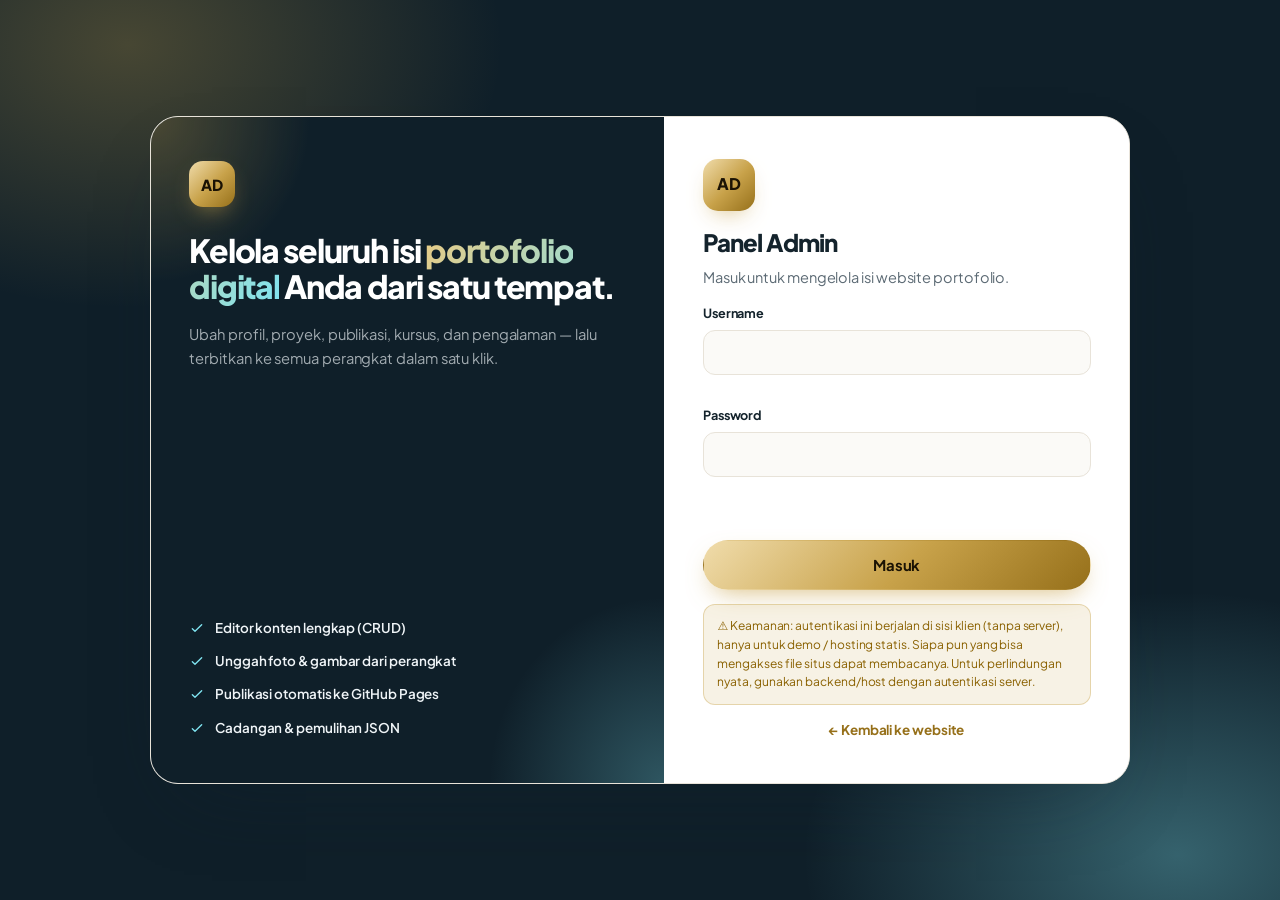
==== commit 924d3081: "Perbaiki simpan admin: gambar ke IndexedDB + hapus keterangan login" ====
--- a/admin.html
+++ b/admin.html
@@ -14,8 +14,8 @@
   <link rel="preconnect" href="https://fonts.googleapis.com" />
   <link rel="preconnect" href="https://fonts.gstatic.com" crossorigin />
   <link href="https://fonts.googleapis.com/css2?family=Plus+Jakarta+Sans:wght@400;500;600;700;800&display=swap" rel="stylesheet" />
-  <link rel="stylesheet" href="css/style.css?v=20260826-uiux2026" />
-  <link rel="stylesheet" href="css/admin.css?v=20260826-uiux2026" />
+  <link rel="stylesheet" href="css/style.css?v=20261009-media" />
+  <link rel="stylesheet" href="css/admin.css?v=20261009-media" />
 
   <script>
     (function () {
@@ -68,17 +68,16 @@
 
         <div class="afield">
           <label for="lg-user">Username</label>
-          <input id="lg-user" name="username" type="text" autocomplete="username" placeholder="admin" />
+          <input id="lg-user" name="username" type="text" autocomplete="username" />
         </div>
         <div class="afield">
           <label for="lg-pass">Password</label>
-          <input id="lg-pass" name="password" type="password" autocomplete="current-password" placeholder="&#8226;&#8226;&#8226;&#8226;&#8226;&#8226;&#8226;&#8226;" />
+          <input id="lg-pass" name="password" type="password" autocomplete="current-password" />
         </div>
 
         <p class="login__error" id="loginError" role="alert"></p>
         <button type="submit" class="btn btn--primary login__btn">Masuk</button>
 
-        <p class="login__hint">Default: <b>admin</b> / <b>admin123</b> — segera ubah di menu Pengaturan.</p>
         <p class="login__warn">
           ⚠ Keamanan: autentikasi ini berjalan di sisi klien (tanpa server), hanya untuk
           demo / hosting statis. Siapa pun yang bisa mengakses file situs dapat membacanya.
@@ -171,7 +170,7 @@
     </main>
   </div>
 
-  <script src="js/content.js?v=20260826-uiux2026"></script>
-  <script src="js/admin.js?v=20260826-uiux2026"></script>
+  <script src="js/content.js?v=20261009-media"></script>
+  <script src="js/admin.js?v=20261009-media"></script>
 </body>
 </html>
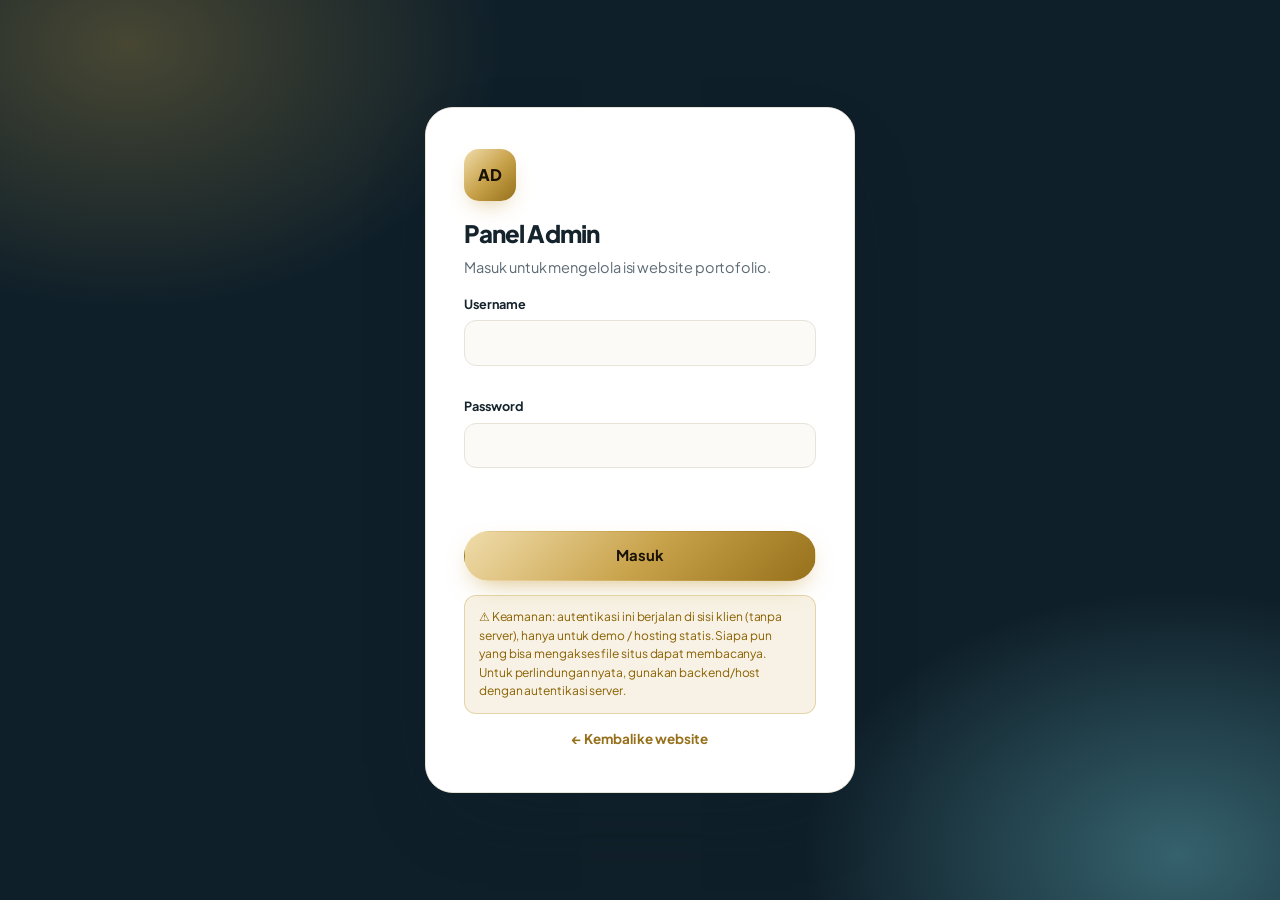
==== commit e49276a2: "Hapus kolom keterangan pada halaman login admin - admin.html: hapus blok aside 'Kelola seluruh isi p" ====
--- a/admin.html
+++ b/admin.html
@@ -15,7 +15,7 @@
   <link rel="preconnect" href="https://fonts.gstatic.com" crossorigin />
   <link href="https://fonts.googleapis.com/css2?family=Plus+Jakarta+Sans:wght@400;500;600;700;800&display=swap" rel="stylesheet" />
   <link rel="stylesheet" href="css/style.css?v=20261009-media" />
-  <link rel="stylesheet" href="css/admin.css?v=20261009-media" />
+  <link rel="stylesheet" href="css/admin.css?v=20261012-solo" />
 
   <script>
     (function () {
@@ -33,33 +33,6 @@
   <!-- ============ LOGIN ============ -->
   <div class="login" id="loginView">
     <div class="login__split">
-
-      <aside class="login__aside">
-        <span class="login__aside-mark">AD</span>
-        <h2 class="login__aside-title">Kelola seluruh isi <em>portofolio digital</em> Anda dari satu tempat.</h2>
-        <p class="login__aside-sub">
-          Ubah profil, proyek, publikasi, kursus, dan pengalaman — lalu terbitkan
-          ke semua perangkat dalam satu klik.
-        </p>
-        <ul class="login__aside-list">
-          <li>
-            <svg class="icon" viewBox="0 0 24 24" aria-hidden="true"><path d="m5 13 4 4L19 7"/></svg>
-            Editor konten lengkap (CRUD)
-          </li>
-          <li>
-            <svg class="icon" viewBox="0 0 24 24" aria-hidden="true"><path d="m5 13 4 4L19 7"/></svg>
-            Unggah foto &amp; gambar dari perangkat
-          </li>
-          <li>
-            <svg class="icon" viewBox="0 0 24 24" aria-hidden="true"><path d="m5 13 4 4L19 7"/></svg>
-            Publikasi otomatis ke GitHub Pages
-          </li>
-          <li>
-            <svg class="icon" viewBox="0 0 24 24" aria-hidden="true"><path d="m5 13 4 4L19 7"/></svg>
-            Cadangan &amp; pemulihan JSON
-          </li>
-        </ul>
-      </aside>
 
       <form class="login__card" id="loginForm" autocomplete="on">
         <div class="login__brand" id="loginBrand">AD</div>
--- a/css/style.css
+++ b/css/style.css
@@ -1,12 +1,12 @@
 /* =========================================================
-   Profil Diri â€” Portofolio Digital
+   Profil Diri — Portofolio Digital
    Design system: "INK & BRASS"
    Diadaptasi dari referensi visual UI UX 2026:
-   Â· navy ink pekat     (#0F1F29 / #162A36)
-   Â· emas brass         (#C8A24A / #E8CB85)
-   Â· glow aqua 2026     (#7FE3F0)
-   Â· tipografi sans tebal, kontras tinggi
-   Â· ritme seksi: gelap -> terang -> gelap -> terang
+   · navy ink pekat     (#0F1F29 / #162A36)
+   · emas brass         (#C8A24A / #E8CB85)
+   · glow aqua 2026     (#7FE3F0)
+   · tipografi sans tebal, kontras tinggi
+   · ritme seksi: gelap -> terang -> gelap -> terang
    ========================================================= */
 
 /* =========================================================
@@ -173,7 +173,7 @@
 
 :focus-visible { outline: 3px solid var(--brand); outline-offset: 3px; border-radius: 8px; }
 
-/* Label kecil bergaya mono â€” sentuhan editorial 2026 */
+/* Label kecil bergaya mono — sentuhan editorial 2026 */
 .kicker,
 .about__subhead,
 .about__facts-title,
@@ -234,7 +234,7 @@
 [data-theme="dark"] .icon-moon { display: none; }
 
 /* =========================================================
-   4) NAVBAR â€” selalu ink, kaca, aksen emas
+   4) NAVBAR — selalu ink, kaca, aksen emas
    ========================================================= */
 .nav {
   position: fixed; inset: 0 0 auto 0; z-index: 100;
@@ -290,7 +290,7 @@
 .nav__burger[aria-expanded="true"] span:nth-child(3) { transform: translateY(-6px) rotate(-45deg); }
 
 /* =========================================================
-   5) HERO â€” band ink penuh dengan glow emas + aqua
+   5) HERO — band ink penuh dengan glow emas + aqua
    ========================================================= */
 .hero {
   position: relative; isolation: isolate;
@@ -876,7 +876,7 @@
 .techmate__cta-inner .icon { width: 1.1em; height: 1.1em; }
 
 /* =========================================================
-   16) KONTAK â€” kartu bercahaya emas + aqua (khas referensi)
+   16) KONTAK — kartu bercahaya emas + aqua (khas referensi)
    ========================================================= */
 .section--contact { padding-bottom: 7rem; }
 .contact {
@@ -949,7 +949,7 @@
 .contact-form__status.is-error { color: #e5484d; }
 
 /* =========================================================
-   17) FOOTER â€” band ink
+   17) FOOTER — band ink
    ========================================================= */
 .footer {
   background: var(--ink); border-top: 1px solid var(--ink-line);
--- a/css/admin.css
+++ b/css/admin.css
@@ -1,9 +1,9 @@
 /* =========================================================
-   Panel Admin â€” "INK & BRASS"
+   Panel Admin — "INK & BRASS"
    Mengandalkan design token dari css/style.css
-   Â· sidebar ink pekat dengan indikator emas
-   Â· konten terang, panel kartu hairline
-   Â· aksen emas + glow aqua (senada situs publik)
+   · sidebar ink pekat dengan indikator emas
+   · konten terang, panel kartu hairline
+   · aksen emas + glow aqua (senada situs publik)
    ========================================================= */
 
 .admin-body {
@@ -13,7 +13,7 @@
 .admin-body .btn { border-radius: 999px; }
 
 /* =========================================================
-   1) LOGIN â€” layar terbagi ink + formulir
+   1) LOGIN — satu kartu formulir di tengah
    ========================================================= */
 .login {
   min-height: 100vh; display: grid; place-items: center; padding: 1.5rem;
@@ -28,47 +28,12 @@
 }
 .login__split {
   position: relative;
-  width: min(980px, 100%);
-  display: grid; grid-template-columns: 1.05fr .95fr;
+  width: min(430px, 100%);
+  display: grid; grid-template-columns: 1fr;
   background: var(--surface); border: 1px solid var(--border);
   border-radius: var(--radius-lg); overflow: hidden;
   box-shadow: var(--shadow-lg);
 }
-
-.login__aside {
-  position: relative; overflow: hidden;
-  padding: 2.75rem 2.4rem;
-  display: flex; flex-direction: column; gap: 1.1rem;
-  background: var(--ink); color: var(--ink-text);
-}
-.login__aside::before {
-  content: ""; position: absolute; inset: 0; pointer-events: none;
-  background:
-    radial-gradient(50% 40% at 0% 0%, rgba(200, 162, 74, .32), transparent 62%),
-    radial-gradient(55% 45% at 100% 100%, rgba(127, 227, 240, .28), transparent 62%);
-}
-.login__aside > * { position: relative; }
-.login__aside-mark {
-  display: grid; place-items: center; width: 46px; height: 46px; border-radius: 14px;
-  background: var(--grad-gold); color: #1a1204; font-weight: 800; font-size: .95rem;
-  box-shadow: 0 10px 24px -10px rgba(200, 162, 74, .8);
-}
-.login__aside-title {
-  font-size: clamp(1.5rem, 2.6vw, 2rem); font-weight: 800;
-  letter-spacing: -.04em; line-height: 1.12; color: #fff; margin-top: .5rem;
-}
-.login__aside-title em {
-  font-style: normal;
-  background: var(--grad-aurora);
-  -webkit-background-clip: text; background-clip: text; color: transparent;
-}
-.login__aside-sub { color: var(--ink-soft); font-size: .92rem; max-width: 38ch; }
-.login__aside-list { display: grid; gap: .7rem; margin-top: auto; }
-.login__aside-list li {
-  display: flex; align-items: center; gap: .6rem;
-  font-size: .84rem; font-weight: 600; color: var(--ink-text);
-}
-.login__aside-list .icon { width: 1rem; height: 1rem; color: var(--aqua); }
 
 .login__card {
   width: 100%;
@@ -367,9 +332,7 @@
    9) RESPONSIF
    ========================================================= */
 @media (max-width: 980px) {
-  .login__split { grid-template-columns: 1fr; }
-  .login__aside { padding: 2rem 1.75rem; }
-  .login__aside-list { margin-top: 1.25rem; }
+  .login__split { width: min(430px, 100%); }
 }
 
 @media (max-width: 880px) {
